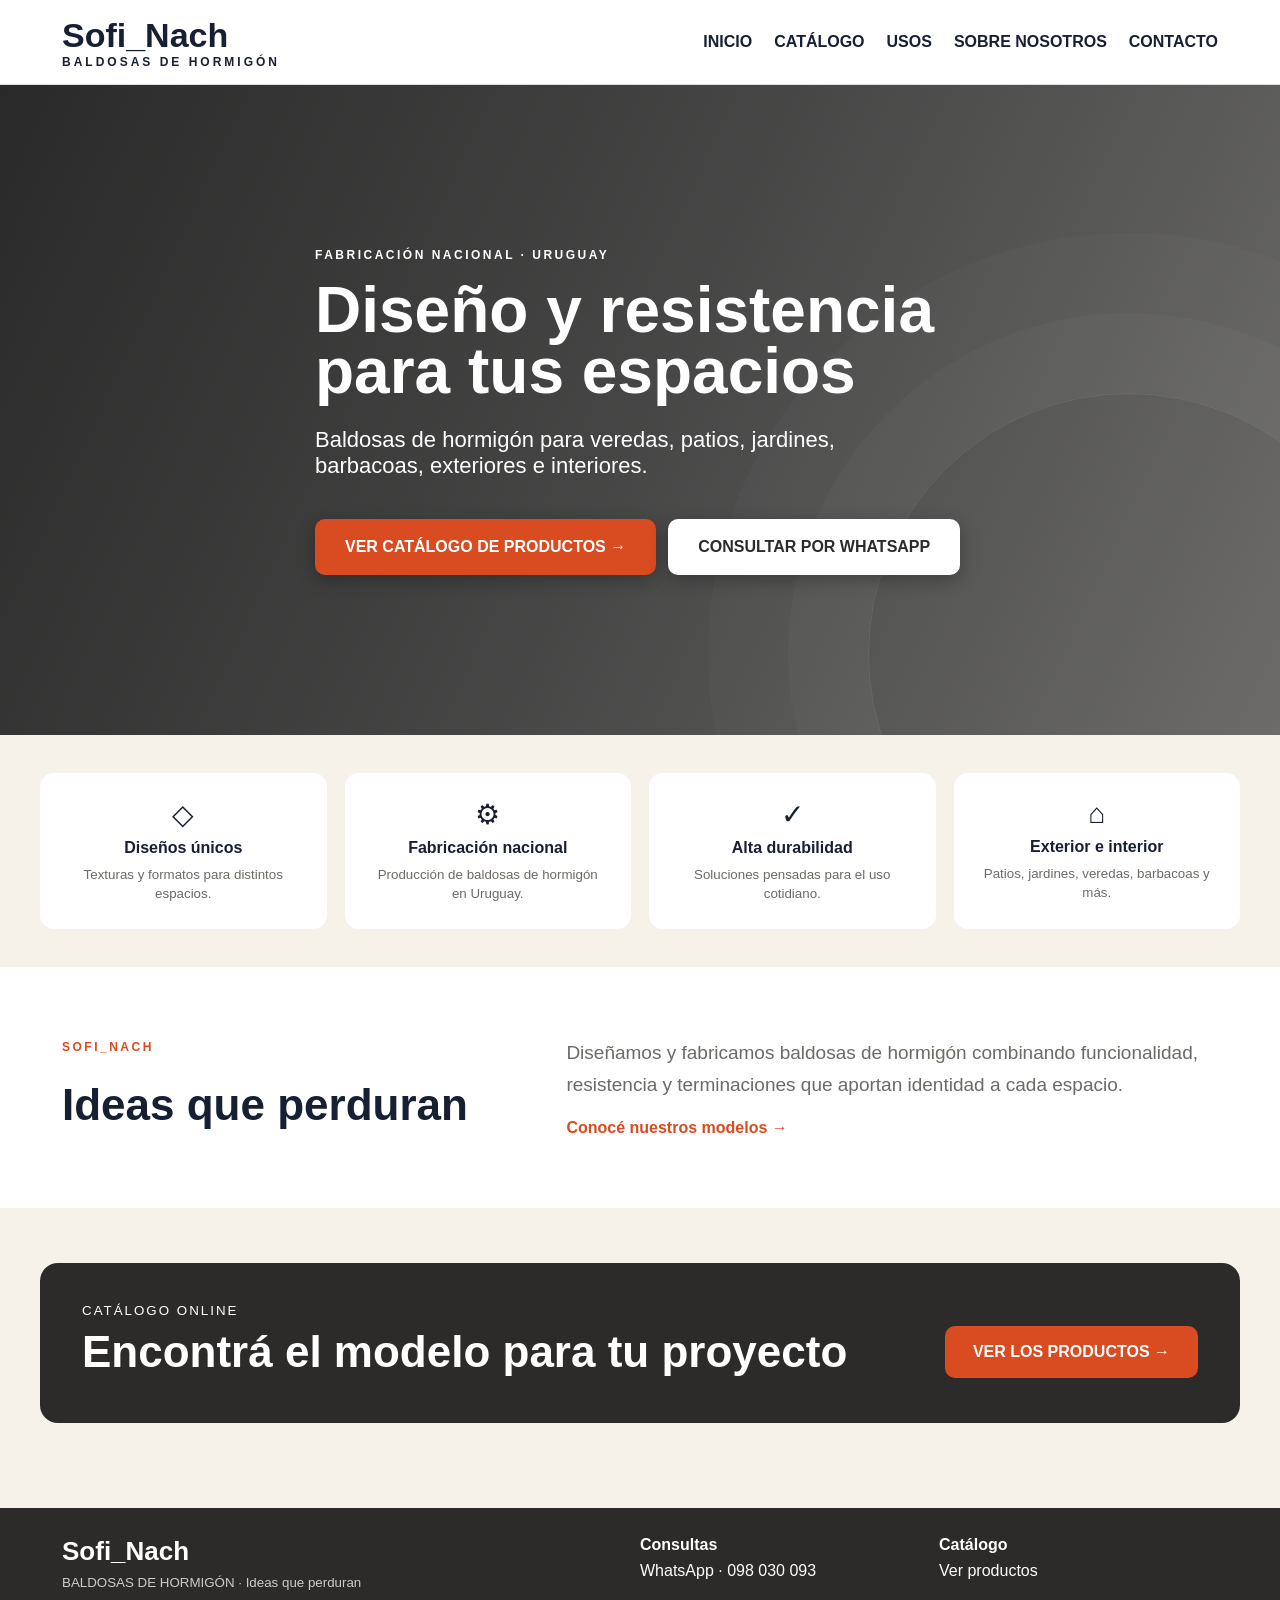
==== index.html @ 28ab90b8 "Usar patio luminoso en fachada Sofi_Nach" ====
<!doctype html>
<html lang="es">
<head>
<meta charset="utf-8">
<meta name="viewport" content="width=device-width,initial-scale=1">
<meta name="description" content="Sofi_Nach - Baldosas de hormigón. Diseños para veredas, patios, jardines, barbacoas, exteriores e interiores.">
<title>Sofi_Nach | Baldosas de hormigón</title>
<link rel="stylesheet" href="estilos.css">
</head>
<body>
<header class="top">
  <div class="wrap nav">
    <a class="brand" href="index.html">Sofi_Nach<small>BALDOSAS DE HORMIGÓN</small></a>
    <nav class="links">
      <a href="index.html">INICIO</a>
      <a href="catalogo.html">CATÁLOGO</a>
      <a href="#usos">USOS</a>
      <a href="#nosotros">SOBRE NOSOTROS</a>
      <a href="#contacto">CONTACTO</a>
    </nav>
  </div>
</header>

<main>
<section class="hero hero-fachada hero-patio">
  <div class="wrap hero-content">
    <span class="eyebrow">FABRICACIÓN NACIONAL · URUGUAY</span>
    <h1>Diseño y resistencia para tus espacios</h1>
    <p>Baldosas de hormigón para veredas, patios, jardines, barbacoas, exteriores e interiores.</p>
    <div class="hero-actions">
      <a class="btn" href="catalogo.html">VER CATÁLOGO DE PRODUCTOS →</a>
      <a class="btn btn-outline" href="https://wa.me/59898030093?text=Hola%2C%20quisiera%20consultar%20por%20las%20baldosas%20Sofi_Nach" target="_blank" rel="noopener">CONSULTAR POR WHATSAPP</a>
    </div>
  </div>
</section>

<section class="wrap benefits" id="usos">
  <div class="benefit"><span>◇</span><b>Diseños únicos</b><small>Texturas y formatos para distintos espacios.</small></div>
  <div class="benefit"><span>⚙</span><b>Fabricación nacional</b><small>Producción de baldosas de hormigón en Uruguay.</small></div>
  <div class="benefit"><span>✓</span><b>Alta durabilidad</b><small>Soluciones pensadas para el uso cotidiano.</small></div>
  <div class="benefit"><span>⌂</span><b>Exterior e interior</b><small>Patios, jardines, veredas, barbacoas y más.</small></div>
</section>

<section class="about" id="nosotros">
  <div class="wrap about-grid">
    <div>
      <span class="eyebrow dark">SOFI_NACH</span>
      <h2>Ideas que perduran</h2>
    </div>
    <div>
      <p>Diseñamos y fabricamos baldosas de hormigón combinando funcionalidad, resistencia y terminaciones que aportan identidad a cada espacio.</p>
      <a class="text-link" href="catalogo.html">Conocé nuestros modelos →</a>
    </div>
  </div>
</section>

<section class="cta-section">
  <div class="wrap cta-box">
    <div><small>CATÁLOGO ONLINE</small><h2>Encontrá el modelo para tu proyecto</h2></div>
    <a class="btn" href="catalogo.html">VER LOS PRODUCTOS →</a>
  </div>
</section>
</main>

<footer class="footer" id="contacto">
  <div class="wrap footer-grid">
    <div><strong>Sofi_Nach</strong><small>BALDOSAS DE HORMIGÓN · Ideas que perduran</small></div>
    <div><b>Consultas</b><a href="https://wa.me/59898030093?text=Hola%2C%20quisiera%20consultar%20por%20las%20baldosas%20Sofi_Nach" target="_blank" rel="noopener">WhatsApp · 098 030 093</a></div>
    <div><b>Catálogo</b><a href="catalogo.html">Ver productos</a></div>
  </div>
</footer>
</body>
</html>
---- estilos.css ----
:root{--ink:#172033;--paper:#f6f1e9;--accent:#d94b20;--dark:#2d2b29;--muted:#6d6a65}*{box-sizing:border-box}body{margin:0;font-family:Arial,Helvetica,sans-serif;background:var(--paper);color:var(--ink)}a{text-decoration:none;color:inherit}.wrap{max-width:1200px;margin:auto;padding:0 22px}.top{background:#fff;border-bottom:1px solid #ddd;position:sticky;top:0;z-index:10}.nav{height:84px;display:flex;align-items:center;justify-content:space-between;gap:20px}.brand{font-size:34px;font-weight:900}.brand small{display:block;font-size:12px;letter-spacing:3px}.links{display:flex;gap:22px;font-weight:700}.hero{min-height:650px;background:linear-gradient(90deg,rgba(0,0,0,.68),rgba(0,0,0,.08)),url('imagenes/SN-01.jpg') center/cover;display:flex;align-items:center;color:#fff}.hero h1{font-size:64px;line-height:.95;max-width:650px;margin:0 0 25px}.hero p{font-size:22px;max-width:600px}.btn{display:inline-block;background:var(--accent);color:#fff;padding:17px 28px;border-radius:10px;font-weight:800;margin-top:18px}.benefits{display:grid;grid-template-columns:repeat(4,1fr);gap:18px;padding:38px 0}.benefit{background:#fff;padding:25px;border-radius:14px;text-align:center}.catalog-head{padding:48px 0 24px}.catalog-head h1{font-size:46px;margin:0 0 10px}.grid{display:grid;grid-template-columns:repeat(4,1fr);gap:20px;padding-bottom:50px}.card{background:#fff;border-radius:14px;overflow:hidden;box-shadow:0 4px 18px #00000012}.card img{width:100%;aspect-ratio:1;object-fit:cover}.card-body{padding:16px}.code{display:inline-block;background:var(--accent);color:#fff;font-weight:800;padding:5px 9px;border-radius:6px}.card h3{min-height:44px;margin:10px 0}.spec{font-size:14px;color:var(--muted);margin:5px 0}.more{display:block;text-align:center;background:var(--dark);color:#fff;padding:11px;border-radius:8px;margin-top:14px}.detail{display:grid;grid-template-columns:1.05fr .95fr;gap:40px;padding:50px 0}.detail img{width:100%;border-radius:18px;box-shadow:0 8px 30px #0002}.detail h1{font-size:44px;margin:8px 0 20px}.specbox{background:#fff;padding:22px;border-radius:14px}.specbox p{border-bottom:1px solid #eee;padding:10px 0;margin:0}.wa{background:#159447}.back{display:inline-block;margin:20px 0;font-weight:700}.footer{background:#2d2b29;color:#fff;padding:28px 0;margin-top:30px}.footer .wrap{display:flex;justify-content:space-between;gap:20px;flex-wrap:wrap}@media(max-width:850px){.grid{grid-template-columns:repeat(2,1fr)}.benefits{grid-template-columns:repeat(2,1fr)}.detail{grid-template-columns:1fr}.hero h1{font-size:46px}.links{display:none}}@media(max-width:520px){.grid{grid-template-columns:1fr}.hero{min-height:560px}.hero h1{font-size:40px}.brand{font-size:28px}}


/* Fachada Sofi_Nach */
.hero-content{padding-top:40px;padding-bottom:40px}.eyebrow{display:inline-block;font-size:12px;font-weight:900;letter-spacing:2.5px;margin-bottom:18px}.hero-actions{display:flex;gap:12px;flex-wrap:wrap}.btn-outline{background:transparent;border:2px solid #fff}.benefit{display:flex;flex-direction:column;gap:8px}.benefit span{font-size:28px}.benefit small{color:var(--muted);line-height:1.45}.about{background:#fff;padding:70px 0}.about-grid{display:grid;grid-template-columns:.8fr 1.2fr;gap:70px;align-items:center}.about h2,.cta-box h2{font-size:44px;margin:8px 0}.about p{font-size:19px;line-height:1.7;color:var(--muted);margin:0 0 18px}.eyebrow.dark{color:var(--accent)}.text-link{font-weight:900;color:var(--accent)}.cta-section{padding:55px 0}.cta-box{background:var(--dark);color:#fff;border-radius:18px;padding:38px 42px;display:flex;justify-content:space-between;align-items:center;gap:30px}.cta-box small{letter-spacing:2px}.footer-grid{display:grid!important;grid-template-columns:2fr 1fr 1fr;align-items:start}.footer-grid div{display:flex;flex-direction:column;gap:8px}.footer-grid strong{font-size:26px}.footer-grid small{color:#ccc}@media(max-width:850px){.about-grid{grid-template-columns:1fr;gap:20px}.cta-box{align-items:flex-start;flex-direction:column}.footer-grid{grid-template-columns:1fr!important}.hero-actions{flex-direction:column;align-items:flex-start}.hero-actions .btn{width:100%;max-width:360px;text-align:center}}


/* Corrección fachada: fondo sobrio del afiche, sin baldosa gigante */
.hero-fachada{
  min-height:650px;
  background:
    linear-gradient(115deg,rgba(35,35,35,.97) 0%,rgba(58,58,58,.94) 48%,rgba(85,85,85,.86) 100%);
  position:relative;
  overflow:hidden;
}
.hero-fachada:after{
  content:"";
  position:absolute;right:-110px;bottom:-180px;width:520px;height:520px;
  border:1px solid rgba(255,255,255,.09);border-radius:50%;
  box-shadow:0 0 0 80px rgba(255,255,255,.025),0 0 0 160px rgba(255,255,255,.018);
}
.hero-fachada .hero-content{position:relative;z-index:1}
.hero-fachada .btn{background:var(--accent);border:2px solid var(--accent);box-shadow:0 5px 18px rgba(0,0,0,.28)}
.hero-fachada .btn-outline{background:#fff;color:var(--dark);border:2px solid #fff}
.hero-fachada .btn:hover{transform:translateY(-2px)}
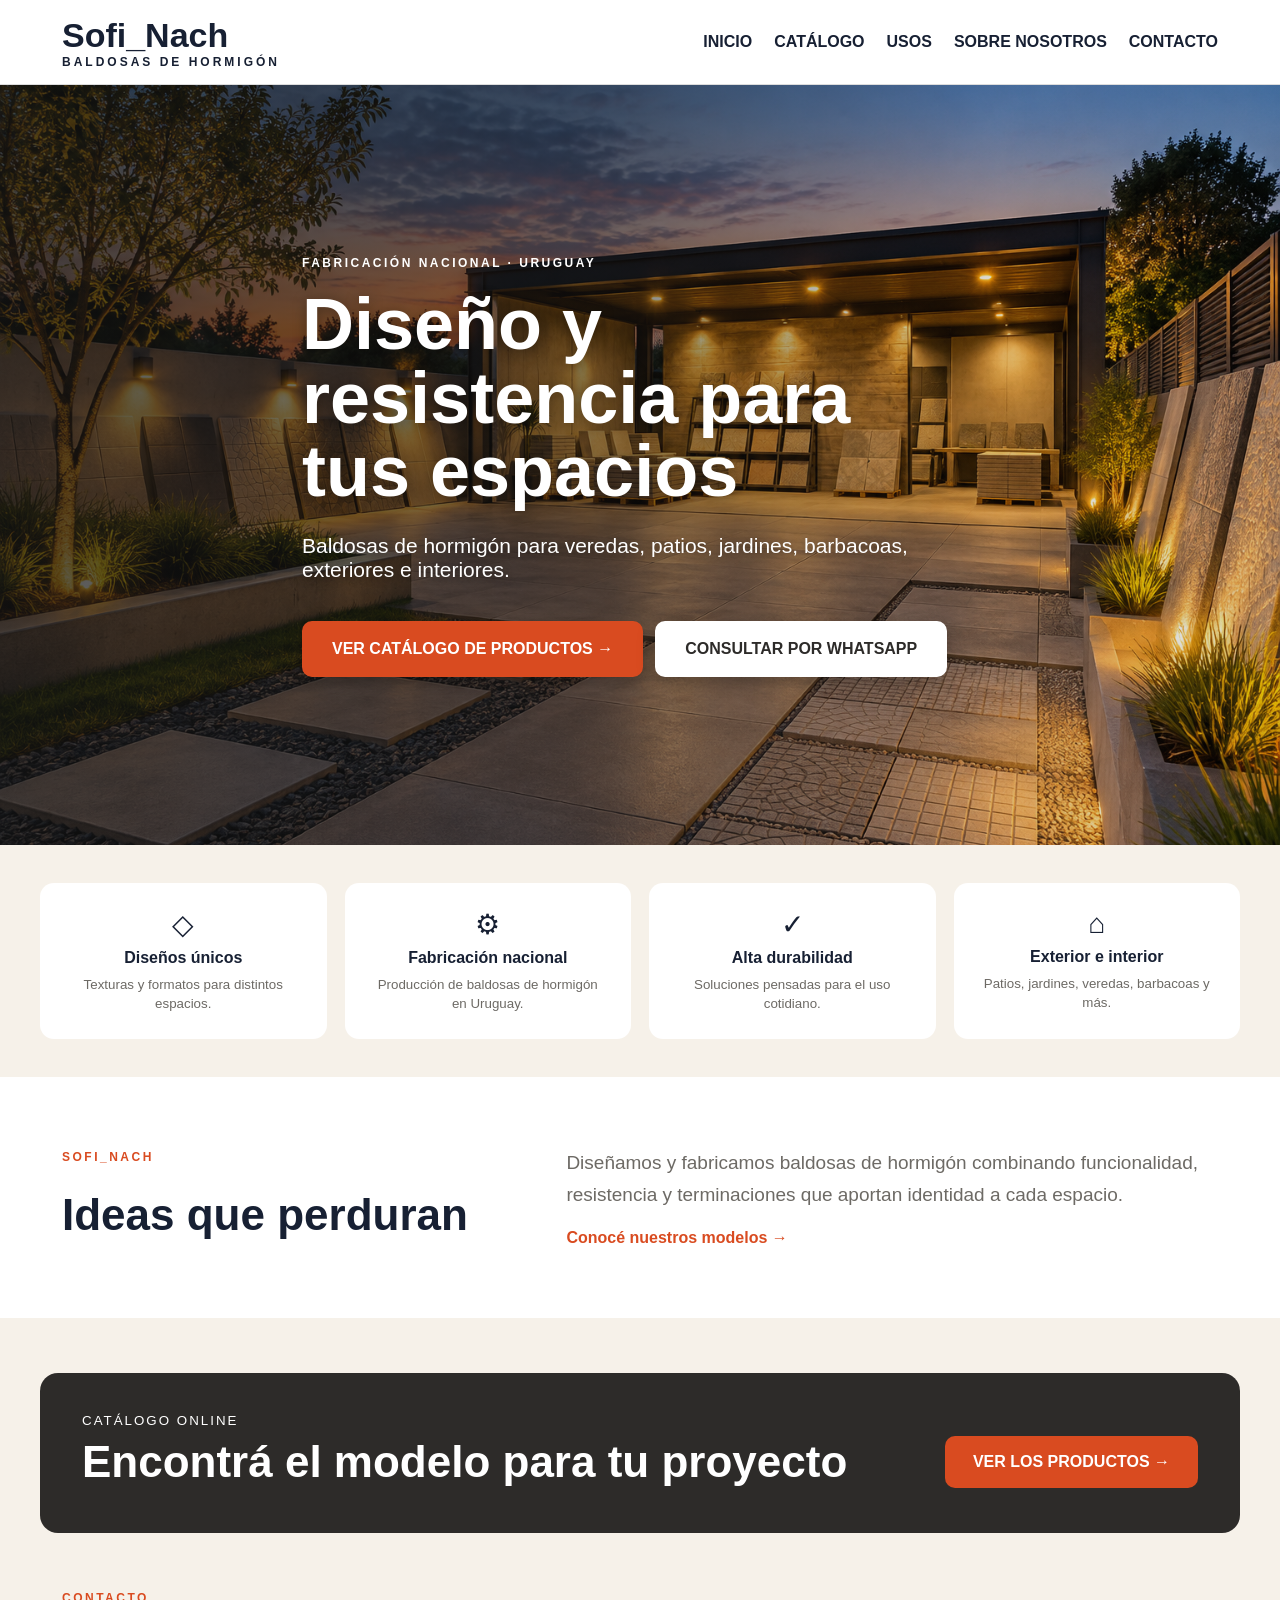
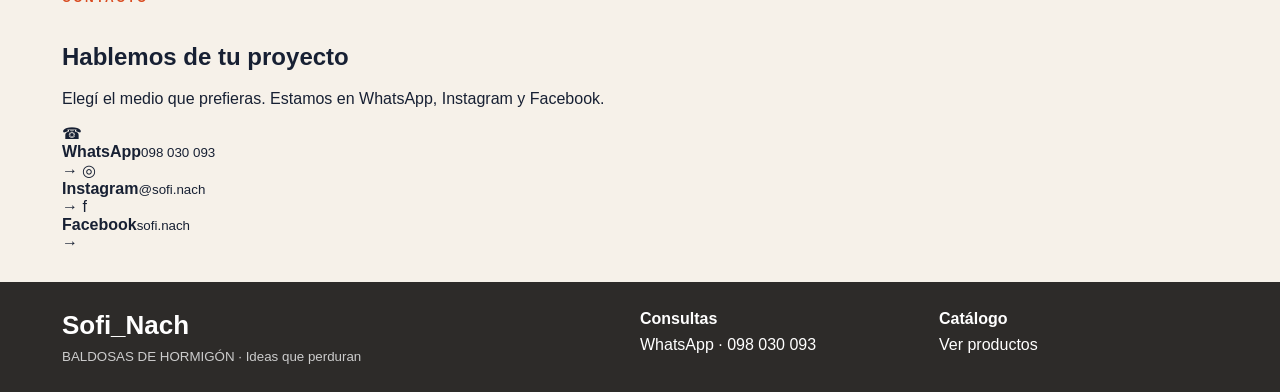
==== commit b5e202e9: "Agregar sección dedicada de contacto" ====
--- a/index.html
+++ b/index.html
@@ -60,9 +60,28 @@
     <a class="btn" href="catalogo.html">VER LOS PRODUCTOS →</a>
   </div>
 </section>
+
+<section class="contact-section" id="contacto">
+  <div class="wrap">
+    <span class="eyebrow dark">CONTACTO</span>
+    <h2>Hablemos de tu proyecto</h2>
+    <p class="contact-intro">Elegí el medio que prefieras. Estamos en WhatsApp, Instagram y Facebook.</p>
+    <div class="contact-grid">
+      <a class="contact-card" href="https://wa.me/59898030093?text=Hola%2C%20quisiera%20consultar%20por%20las%20baldosas%20Sofi_Nach" target="_blank" rel="noopener">
+        <span class="social-icon wa-icon" aria-hidden="true">☎</span><div><b>WhatsApp</b><small>098 030 093</small></div><span class="contact-arrow">→</span>
+      </a>
+      <a class="contact-card" href="https://www.instagram.com/sofi.nach/" target="_blank" rel="noopener">
+        <span class="social-icon ig-icon" aria-hidden="true">◎</span><div><b>Instagram</b><small>@sofi.nach</small></div><span class="contact-arrow">→</span>
+      </a>
+      <a class="contact-card" href="https://www.facebook.com/sofi.nach" target="_blank" rel="noopener">
+        <span class="social-icon fb-icon" aria-hidden="true">f</span><div><b>Facebook</b><small>sofi.nach</small></div><span class="contact-arrow">→</span>
+      </a>
+    </div>
+  </div>
+</section>
 </main>
 
-<footer class="footer" id="contacto">
+<footer class="footer">
   <div class="wrap footer-grid">
     <div><strong>Sofi_Nach</strong><small>BALDOSAS DE HORMIGÓN · Ideas que perduran</small></div>
     <div><b>Consultas</b><a href="https://wa.me/59898030093?text=Hola%2C%20quisiera%20consultar%20por%20las%20baldosas%20Sofi_Nach" target="_blank" rel="noopener">WhatsApp · 098 030 093</a></div>
--- a/estilos.css
+++ b/estilos.css
@@ -24,3 +24,21 @@
 .hero-fachada .btn{background:var(--accent);border:2px solid var(--accent);box-shadow:0 5px 18px rgba(0,0,0,.28)}
 .hero-fachada .btn-outline{background:#fff;color:var(--dark);border:2px solid #fff}
 .hero-fachada .btn:hover{transform:translateY(-2px)}
+
+
+/* Fachada aprobada: patio luminoso */
+.hero-patio{
+  min-height:760px;
+  background:
+    linear-gradient(90deg,rgba(20,20,20,.72) 0%,rgba(20,20,20,.52) 46%,rgba(20,20,20,.14) 78%),
+    url("imagenes/fachada-sofi-nach-limpia.png") center 45%/cover no-repeat;
+}
+.hero-patio:after{display:none}
+.hero-patio .hero-content{max-width:720px;padding-top:105px;padding-bottom:105px}
+.hero-patio h1{font-size:clamp(42px,6vw,72px);line-height:1.02;max-width:680px;text-shadow:0 2px 14px rgba(0,0,0,.35)}
+.hero-patio p{font-size:21px;max-width:650px;text-shadow:0 2px 10px rgba(0,0,0,.45)}
+.hero-patio .eyebrow{color:#fff}
+@media(max-width:700px){
+ .hero-patio{min-height:700px;background-position:58% center}
+ .hero-patio .hero-content{padding-top:80px;padding-bottom:80px}
+}
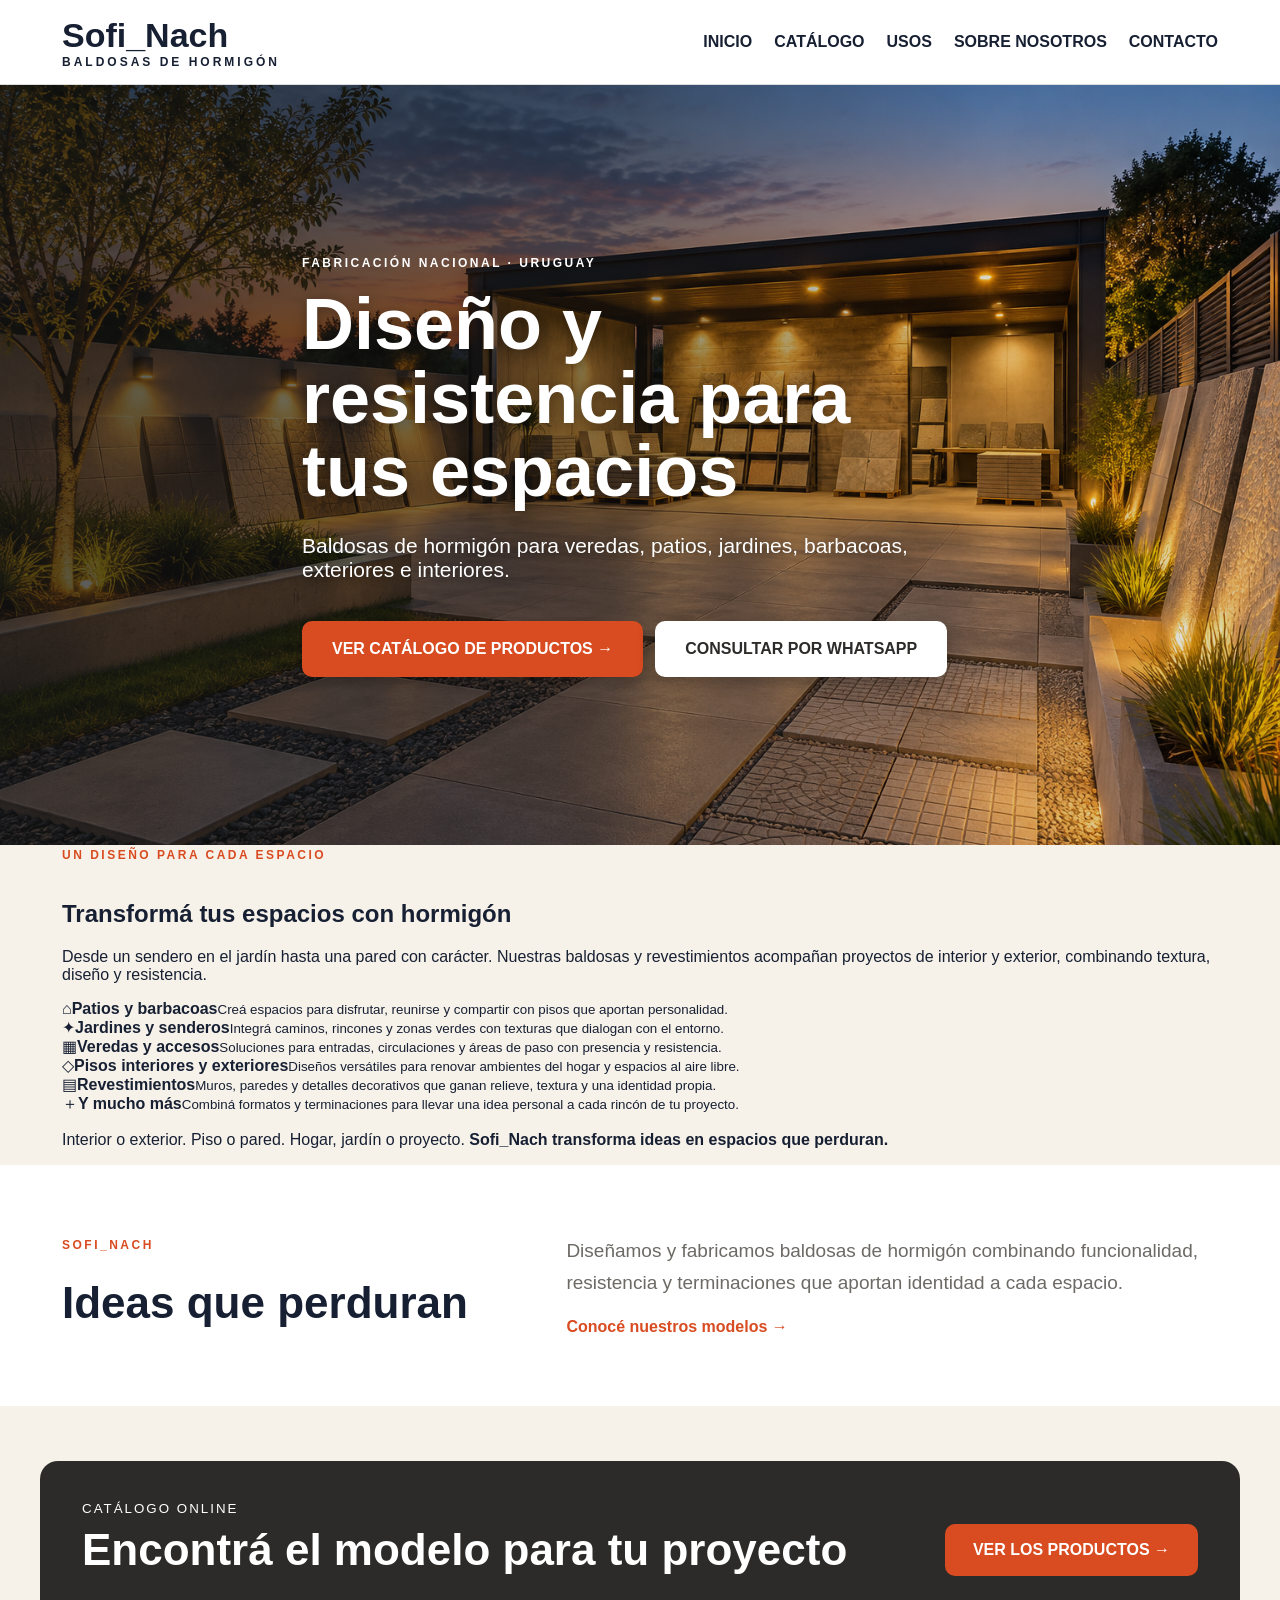
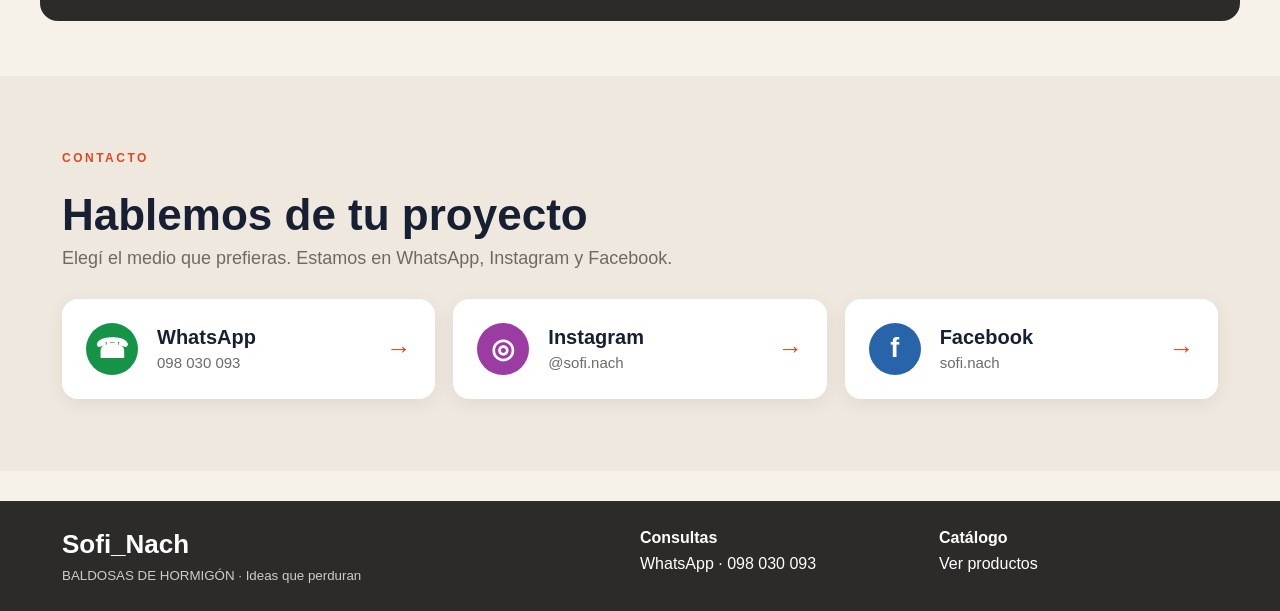
==== commit 109d176c: "Ampliar sección Usos con aplicaciones Sofi_Nach" ====
--- a/index.html
+++ b/index.html
@@ -34,11 +34,21 @@
   </div>
 </section>
 
-<section class="wrap benefits" id="usos">
-  <div class="benefit"><span>◇</span><b>Diseños únicos</b><small>Texturas y formatos para distintos espacios.</small></div>
-  <div class="benefit"><span>⚙</span><b>Fabricación nacional</b><small>Producción de baldosas de hormigón en Uruguay.</small></div>
-  <div class="benefit"><span>✓</span><b>Alta durabilidad</b><small>Soluciones pensadas para el uso cotidiano.</small></div>
-  <div class="benefit"><span>⌂</span><b>Exterior e interior</b><small>Patios, jardines, veredas, barbacoas y más.</small></div>
+<section class="uses-section" id="usos">
+  <div class="wrap">
+    <span class="eyebrow dark">UN DISEÑO PARA CADA ESPACIO</span>
+    <h2>Transformá tus espacios con hormigón</h2>
+    <p class="uses-lead">Desde un sendero en el jardín hasta una pared con carácter. Nuestras baldosas y revestimientos acompañan proyectos de interior y exterior, combinando textura, diseño y resistencia.</p>
+    <div class="uses-grid">
+      <div class="use-card"><span>⌂</span><b>Patios y barbacoas</b><small>Creá espacios para disfrutar, reunirse y compartir con pisos que aportan personalidad.</small></div>
+      <div class="use-card"><span>✦</span><b>Jardines y senderos</b><small>Integrá caminos, rincones y zonas verdes con texturas que dialogan con el entorno.</small></div>
+      <div class="use-card"><span>▦</span><b>Veredas y accesos</b><small>Soluciones para entradas, circulaciones y áreas de paso con presencia y resistencia.</small></div>
+      <div class="use-card"><span>◇</span><b>Pisos interiores y exteriores</b><small>Diseños versátiles para renovar ambientes del hogar y espacios al aire libre.</small></div>
+      <div class="use-card"><span>▤</span><b>Revestimientos</b><small>Muros, paredes y detalles decorativos que ganan relieve, textura y una identidad propia.</small></div>
+      <div class="use-card"><span>＋</span><b>Y mucho más</b><small>Combiná formatos y terminaciones para llevar una idea personal a cada rincón de tu proyecto.</small></div>
+    </div>
+    <p class="uses-close">Interior o exterior. Piso o pared. Hogar, jardín o proyecto. <strong>Sofi_Nach transforma ideas en espacios que perduran.</strong></p>
+  </div>
 </section>
 
 <section class="about" id="nosotros">
--- a/estilos.css
+++ b/estilos.css
@@ -42,3 +42,18 @@
  .hero-patio{min-height:700px;background-position:58% center}
  .hero-patio .hero-content{padding-top:80px;padding-bottom:80px}
 }
+
+
+/* Sección de contacto */
+.contact-section{padding:72px 0;background:#eee8de}
+.contact-section h2{font-size:44px;margin:7px 0 8px}
+.contact-intro{color:var(--muted);font-size:18px;margin:0 0 30px}
+.contact-grid{display:grid;grid-template-columns:repeat(3,1fr);gap:18px}
+.contact-card{background:#fff;border-radius:16px;padding:24px;display:grid;grid-template-columns:56px 1fr auto;align-items:center;gap:15px;box-shadow:0 5px 20px #00000010;transition:.2s}
+.contact-card:hover{transform:translateY(-3px);box-shadow:0 9px 26px #00000018}
+.contact-card b{display:block;font-size:20px;margin-bottom:5px}
+.contact-card small{color:var(--muted);font-size:15px}
+.social-icon{width:52px;height:52px;border-radius:50%;display:grid;place-items:center;font-size:27px;font-weight:900;color:#fff}
+.wa-icon{background:#159447}.ig-icon{background:#9b3ca3}.fb-icon{background:#2864aa}
+.contact-arrow{font-size:25px;font-weight:800;color:var(--accent)}
+@media(max-width:850px){.contact-grid{grid-template-columns:1fr}.contact-section h2{font-size:36px}}
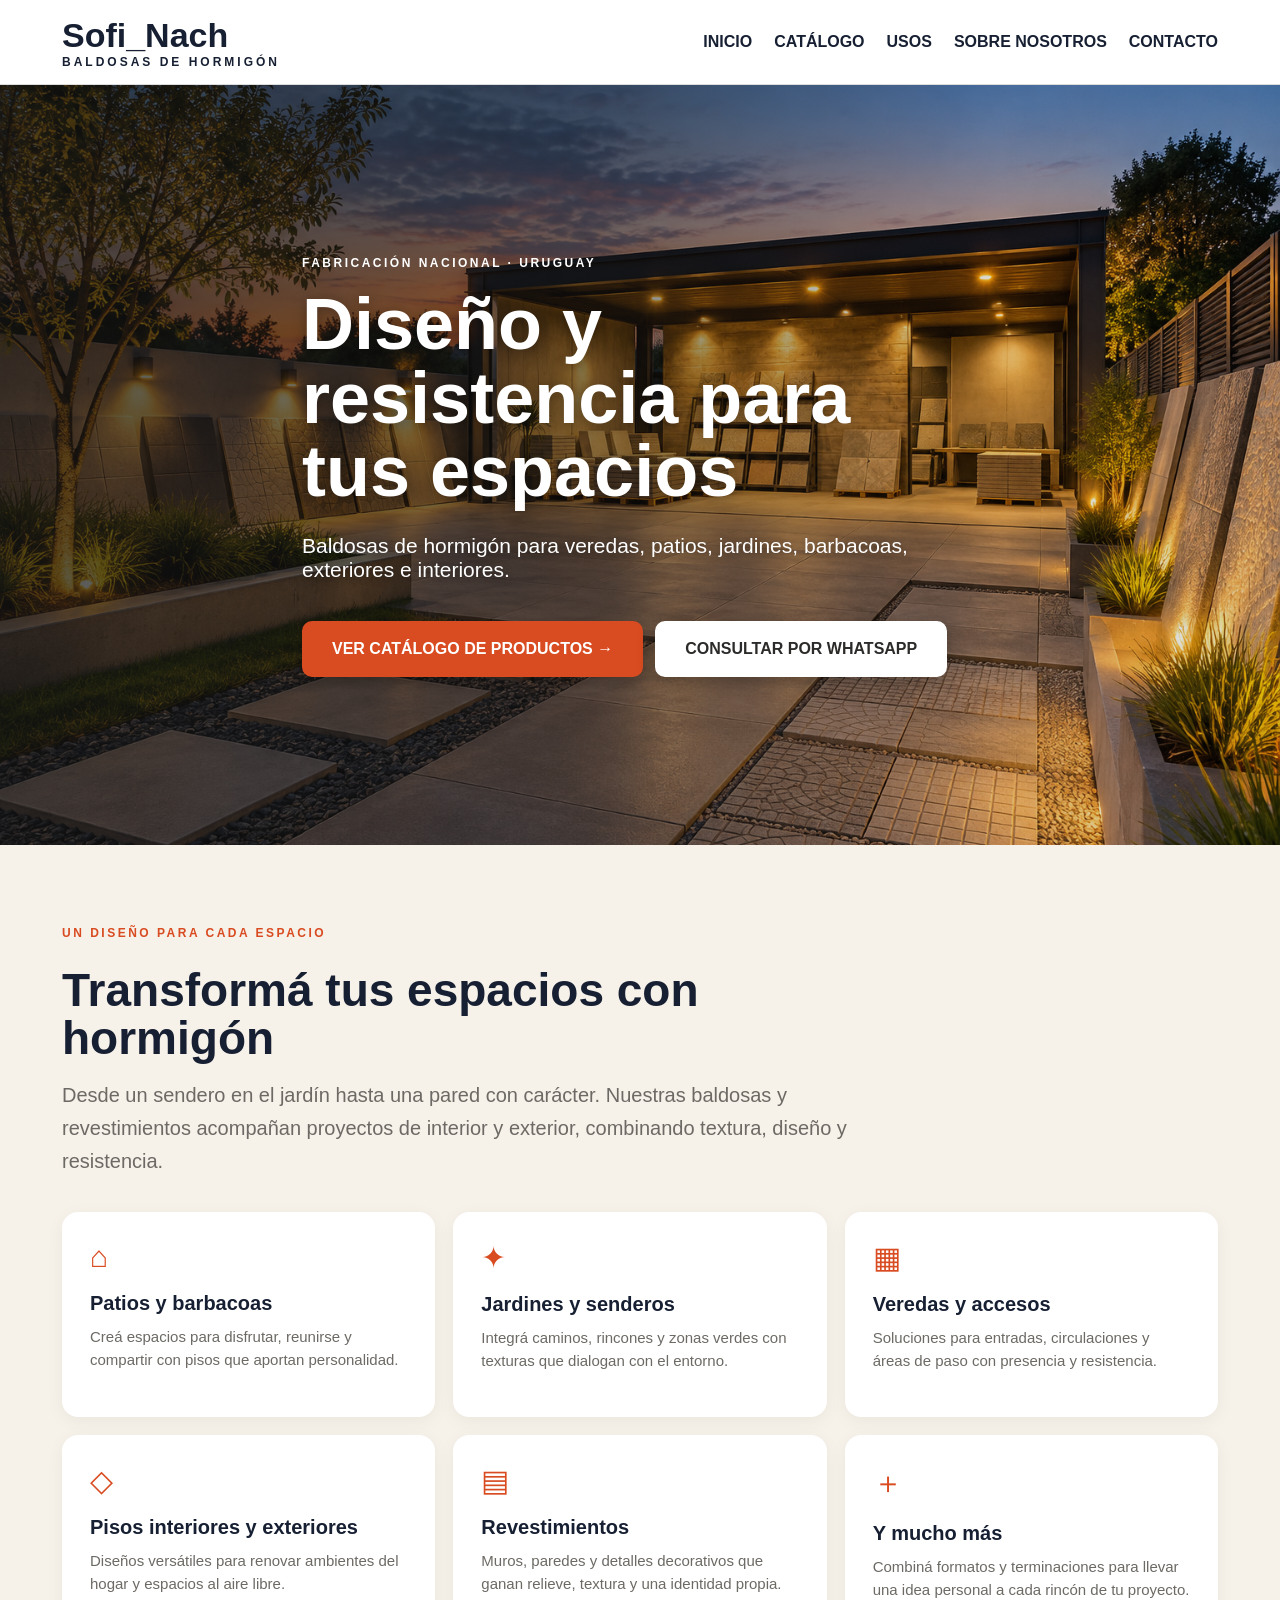
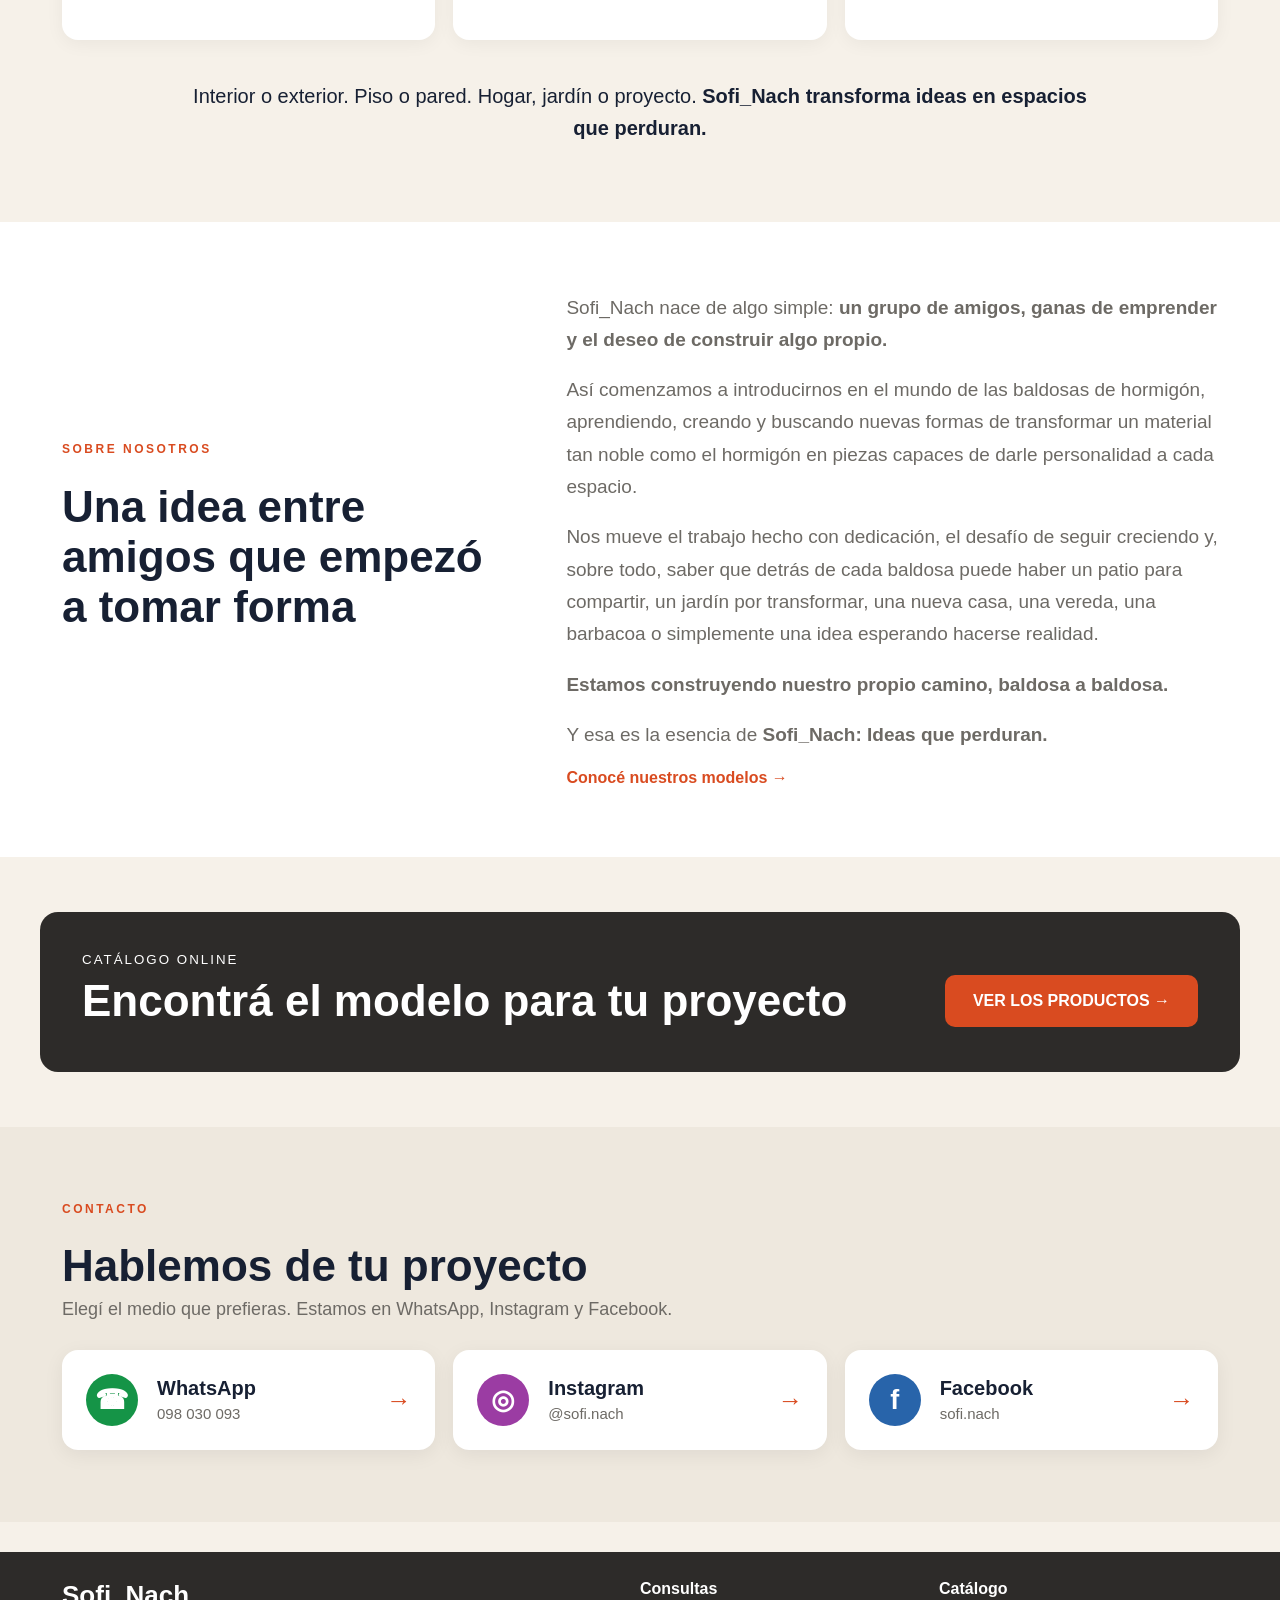
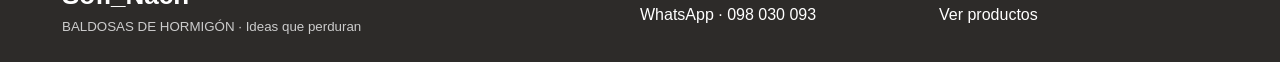
==== commit 417c6cac: "Actualizar historia Sobre Nosotros de Sofi_Nach" ====
--- a/index.html
+++ b/index.html
@@ -54,11 +54,15 @@
 <section class="about" id="nosotros">
   <div class="wrap about-grid">
     <div>
-      <span class="eyebrow dark">SOFI_NACH</span>
-      <h2>Ideas que perduran</h2>
+      <span class="eyebrow dark">SOBRE NOSOTROS</span>
+      <h2>Una idea entre amigos que empezó a tomar forma</h2>
     </div>
     <div>
-      <p>Diseñamos y fabricamos baldosas de hormigón combinando funcionalidad, resistencia y terminaciones que aportan identidad a cada espacio.</p>
+      <p>Sofi_Nach nace de algo simple: <strong>un grupo de amigos, ganas de emprender y el deseo de construir algo propio.</strong></p>
+      <p>Así comenzamos a introducirnos en el mundo de las baldosas de hormigón, aprendiendo, creando y buscando nuevas formas de transformar un material tan noble como el hormigón en piezas capaces de darle personalidad a cada espacio.</p>
+      <p>Nos mueve el trabajo hecho con dedicación, el desafío de seguir creciendo y, sobre todo, saber que detrás de cada baldosa puede haber un patio para compartir, un jardín por transformar, una nueva casa, una vereda, una barbacoa o simplemente una idea esperando hacerse realidad.</p>
+      <p><strong>Estamos construyendo nuestro propio camino, baldosa a baldosa.</strong></p>
+      <p>Y esa es la esencia de <strong>Sofi_Nach: Ideas que perduran.</strong></p>
       <a class="text-link" href="catalogo.html">Conocé nuestros modelos →</a>
     </div>
   </div>
--- a/estilos.css
+++ b/estilos.css
@@ -57,3 +57,17 @@
 .wa-icon{background:#159447}.ig-icon{background:#9b3ca3}.fb-icon{background:#2864aa}
 .contact-arrow{font-size:25px;font-weight:800;color:var(--accent)}
 @media(max-width:850px){.contact-grid{grid-template-columns:1fr}.contact-section h2{font-size:36px}}
+
+
+/* Usos */
+.uses-section{padding:78px 0;background:var(--paper)}
+.uses-section h2{font-size:46px;line-height:1.05;margin:8px 0 16px;max-width:720px}
+.uses-lead{font-size:20px;line-height:1.65;color:var(--muted);max-width:850px;margin:0 0 34px}
+.uses-grid{display:grid;grid-template-columns:repeat(3,1fr);gap:18px}
+.use-card{background:#fff;border-radius:16px;padding:28px;min-height:205px;box-shadow:0 4px 18px #0000000d}
+.use-card span{display:block;font-size:30px;color:var(--accent);margin-bottom:18px}
+.use-card b{display:block;font-size:20px;margin-bottom:10px}
+.use-card small{font-size:15px;line-height:1.55;color:var(--muted)}
+.uses-close{font-size:20px;line-height:1.6;text-align:center;max-width:900px;margin:40px auto 0}
+@media(max-width:850px){.uses-grid{grid-template-columns:1fr 1fr}.uses-section h2{font-size:38px}}
+@media(max-width:560px){.uses-grid{grid-template-columns:1fr}.use-card{min-height:auto}}
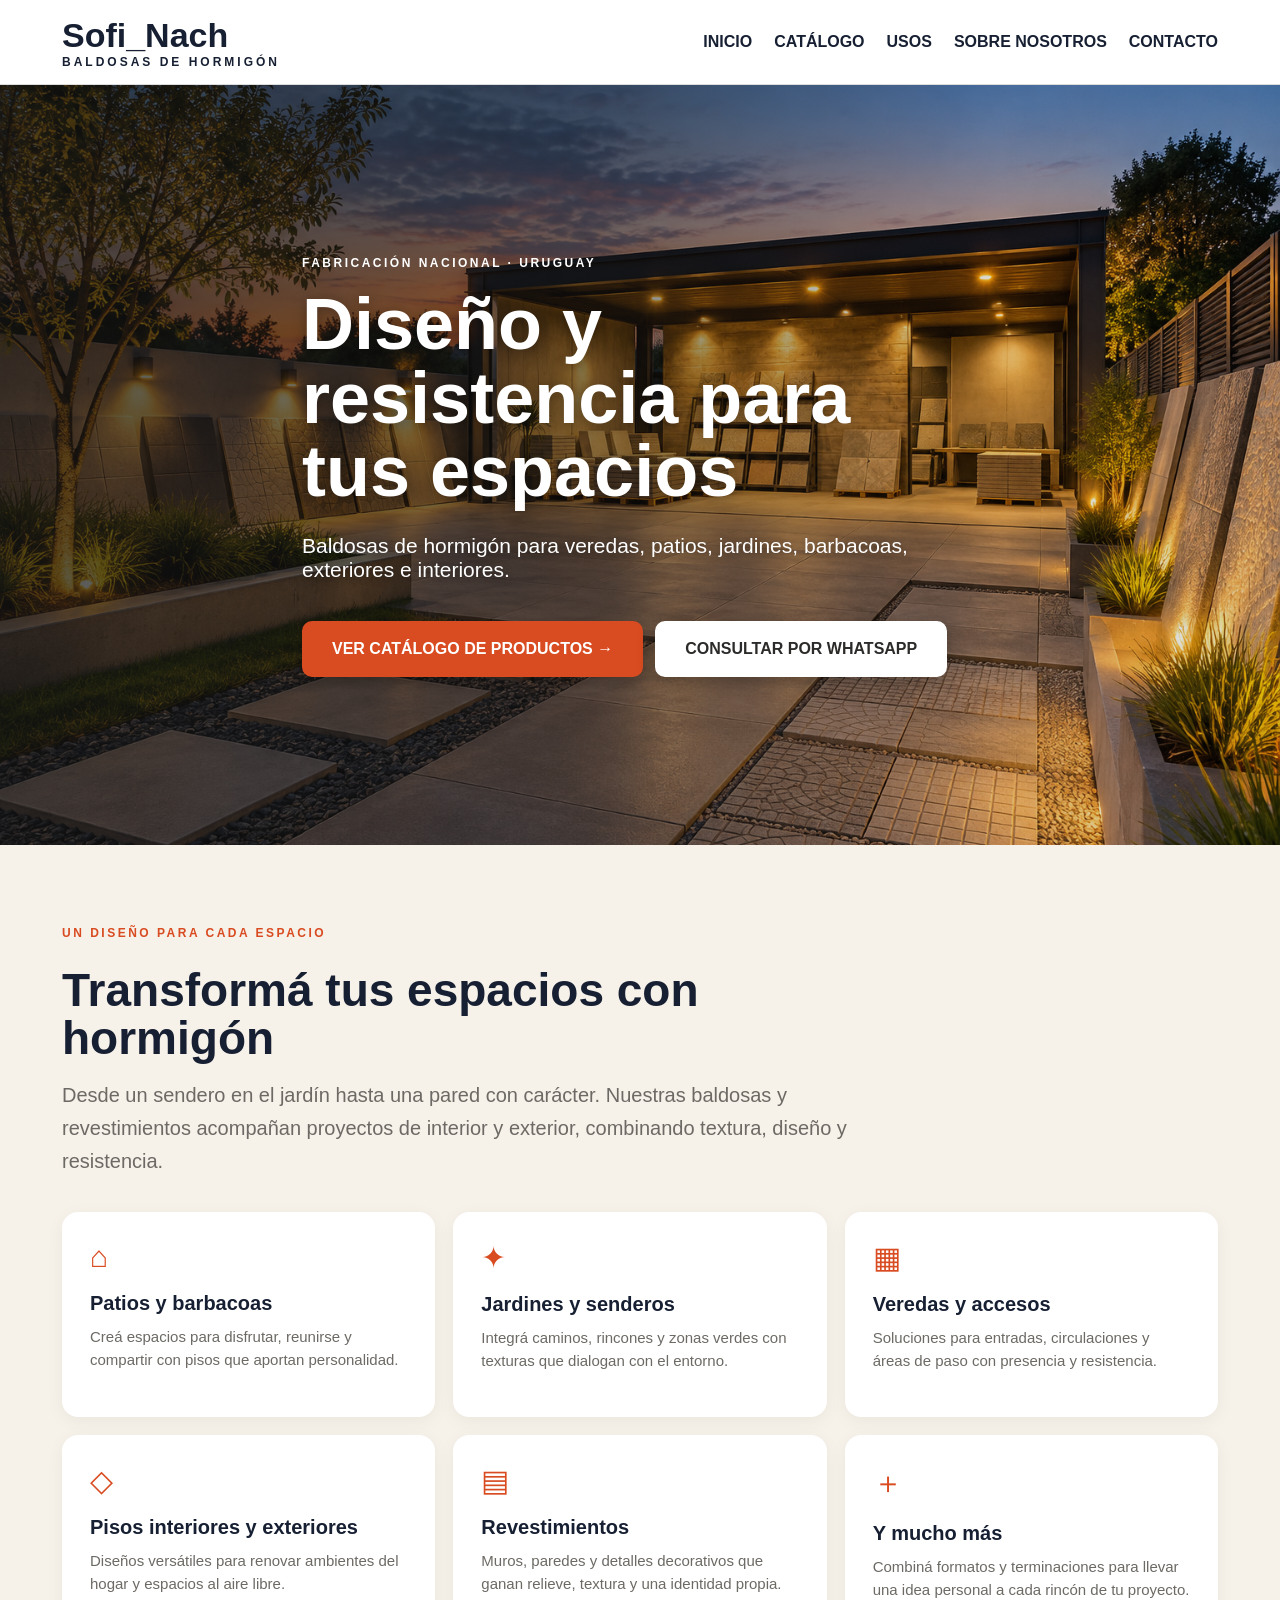
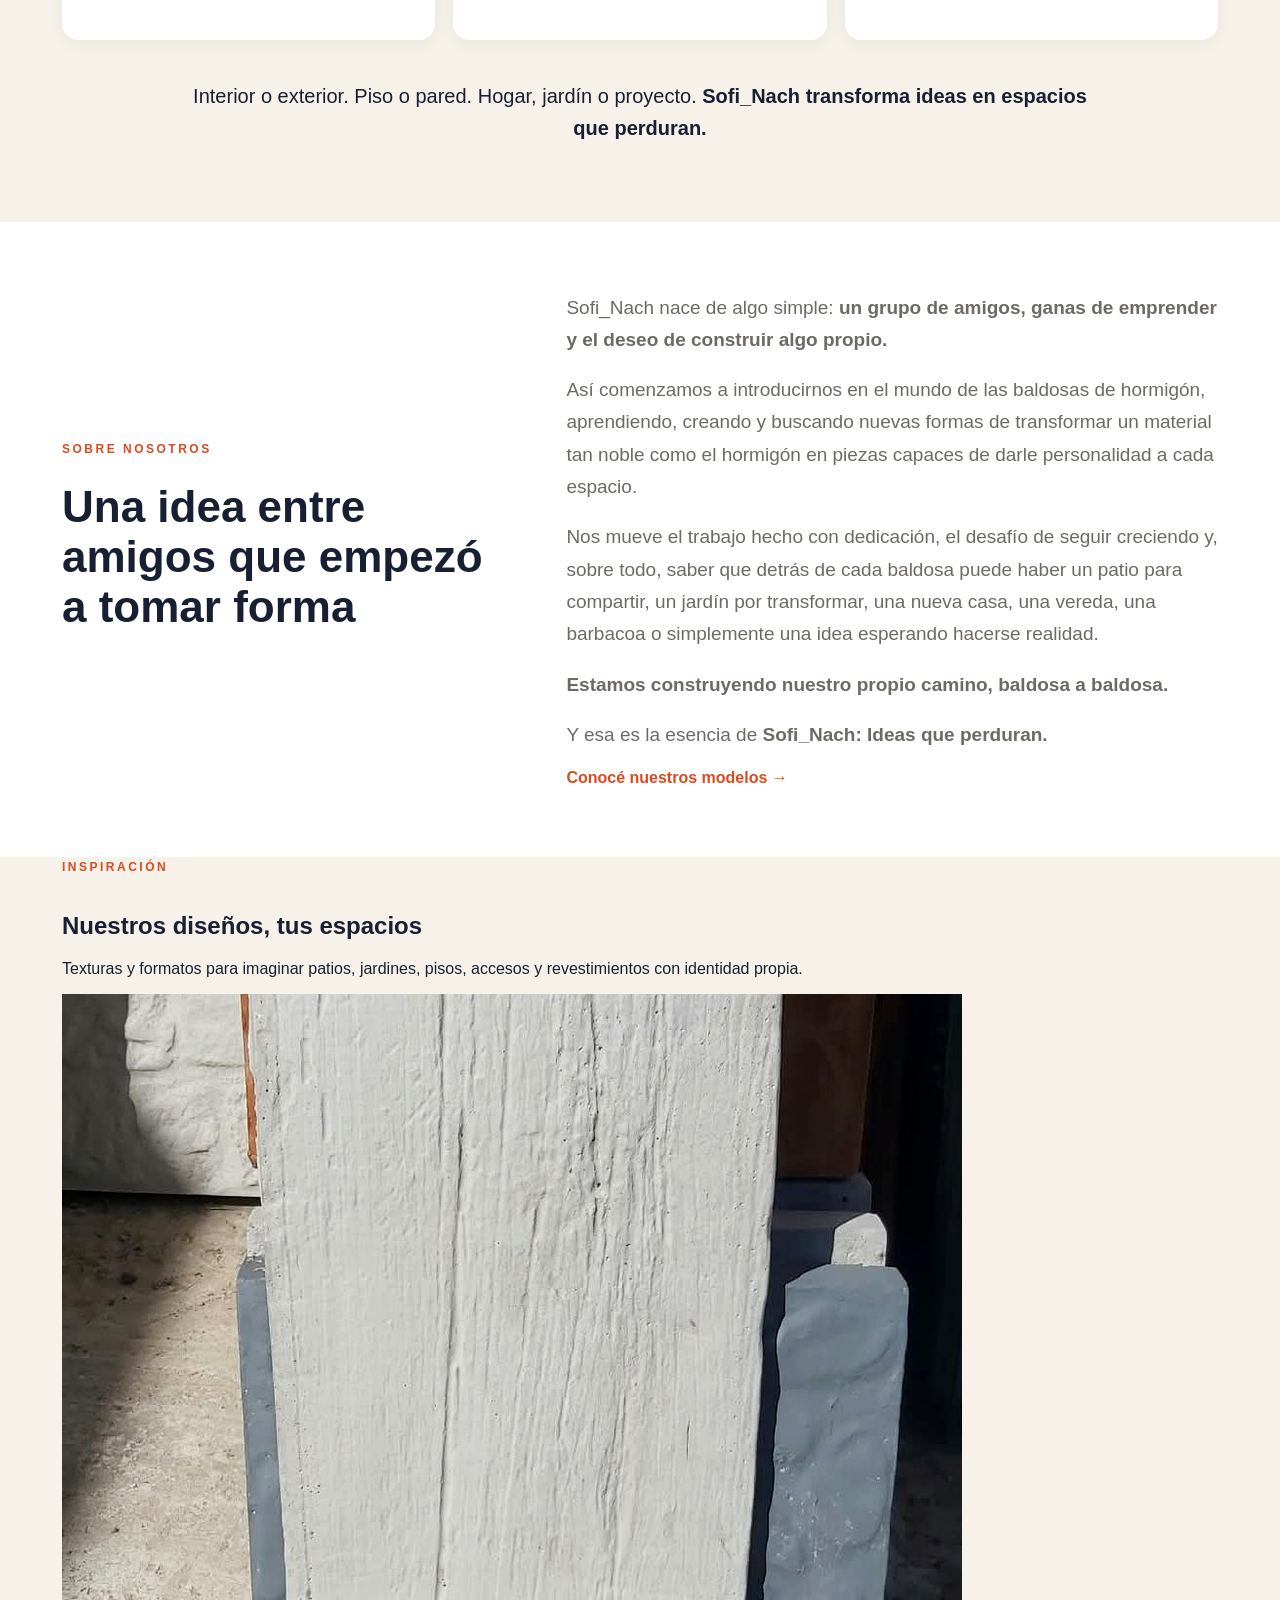
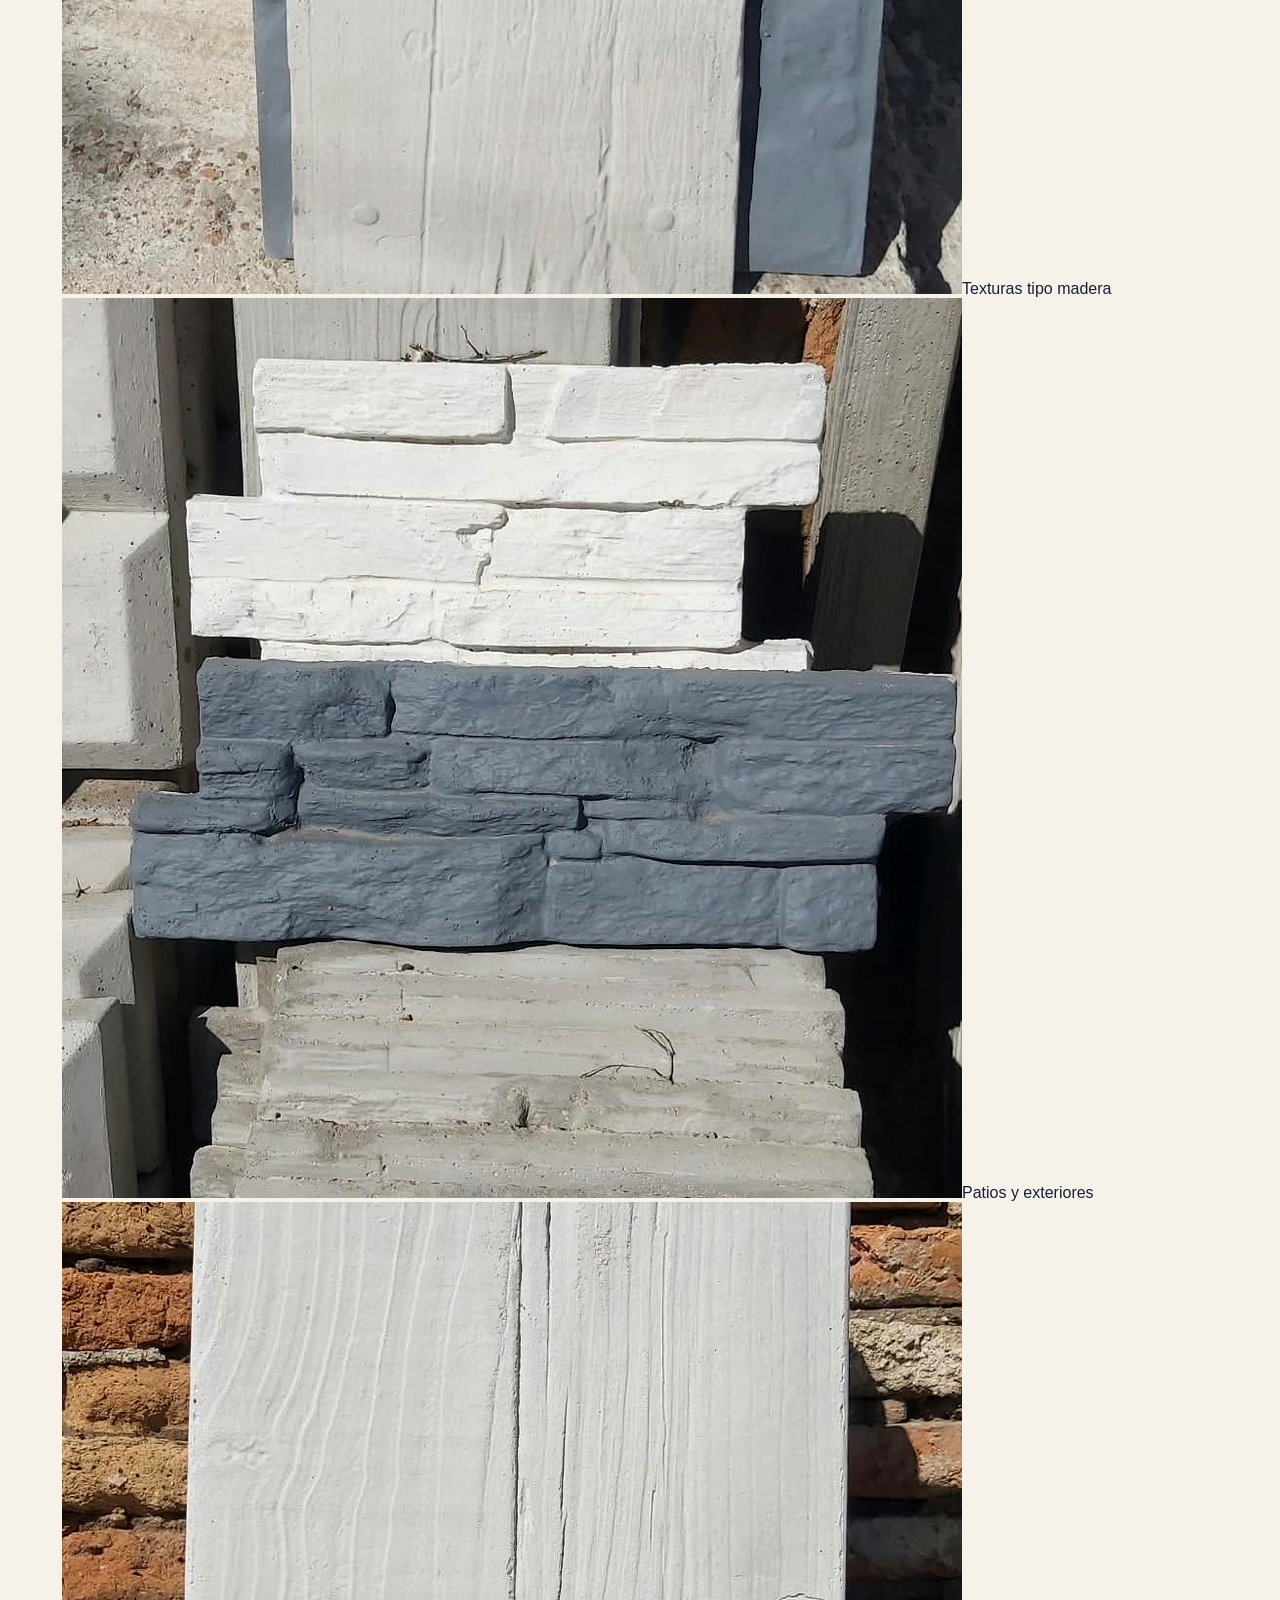
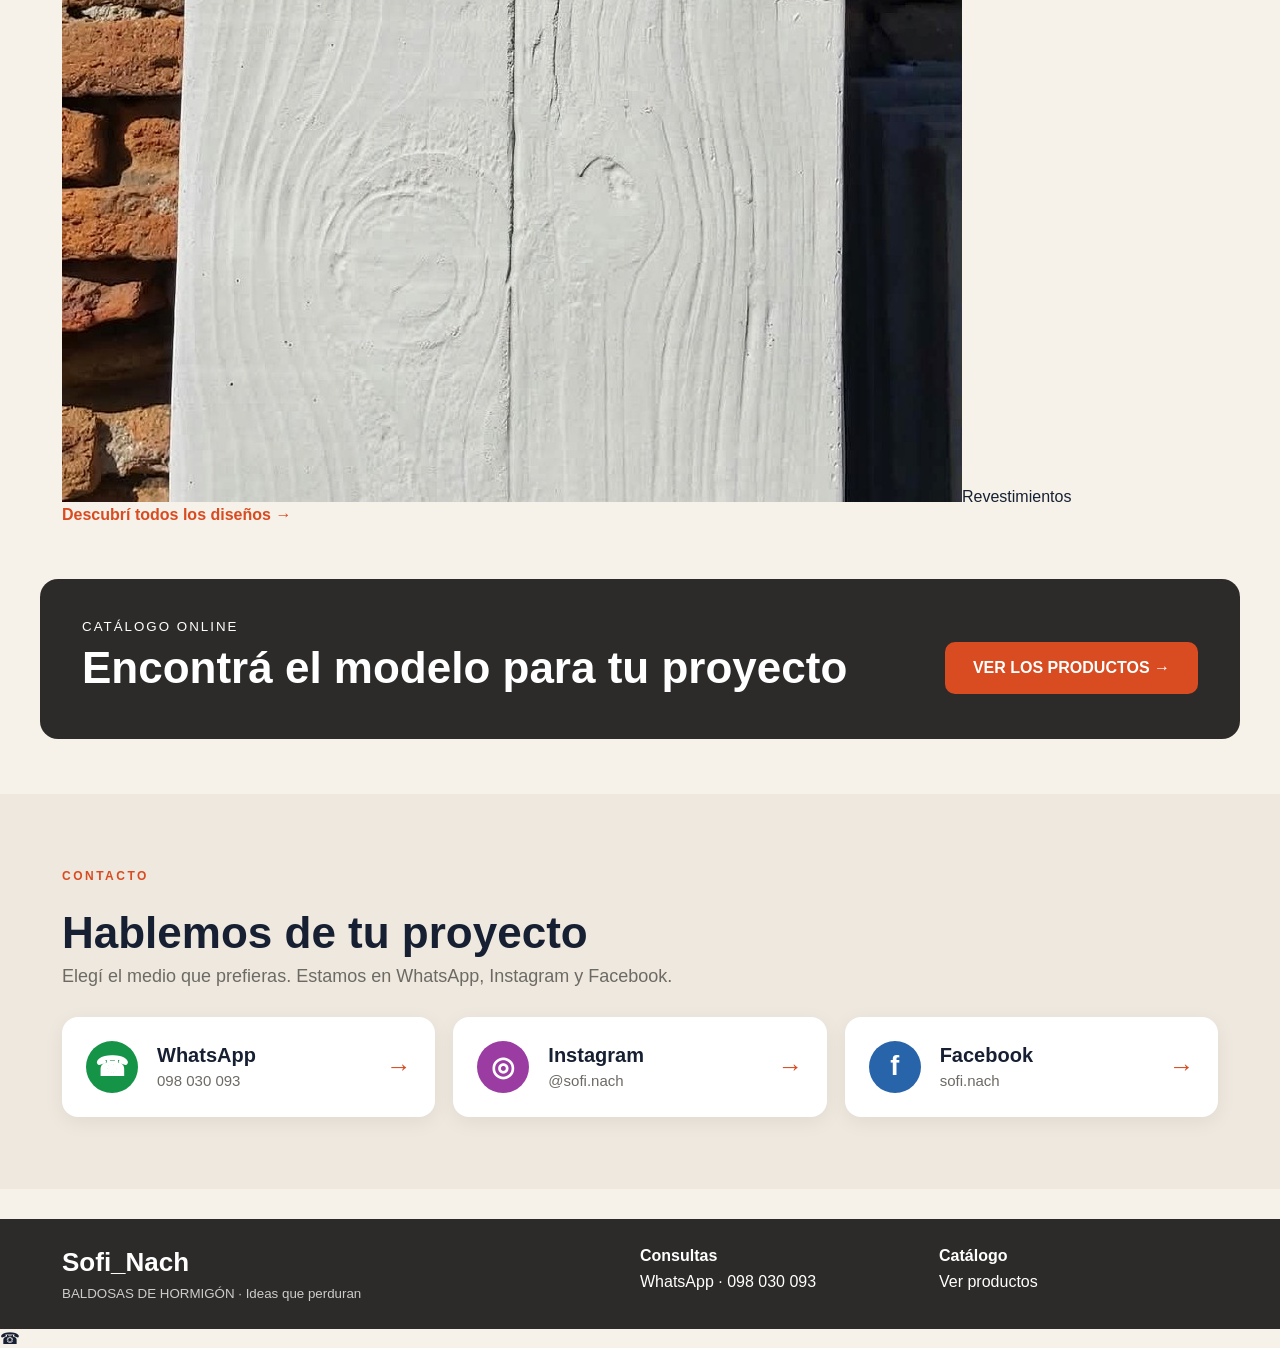
==== commit 7394c435: "Agregar inspiración y WhatsApp flotante" ====
--- a/index.html
+++ b/index.html
@@ -68,6 +68,20 @@
   </div>
 </section>
 
+
+<section class="spaces-section" id="espacios">
+ <div class="wrap">
+  <span class="eyebrow dark">INSPIRACIÓN</span>
+  <h2>Nuestros diseños, tus espacios</h2>
+  <p class="spaces-lead">Texturas y formatos para imaginar patios, jardines, pisos, accesos y revestimientos con identidad propia.</p>
+  <div class="spaces-grid">
+   <a href="producto.html?id=SN-14" class="space-card space-wide"><img src="imagenes/SN-14.jpg" alt="Tablón Madera SN-14"><span>Texturas tipo madera</span></a>
+   <a href="producto.html?id=SN-31" class="space-card"><img src="imagenes/SN-31.jpg" alt="Adoquín Colonial SN-31"><span>Patios y exteriores</span></a>
+   <a href="producto.html?id=SN-29" class="space-card"><img src="imagenes/SN-29.jpg" alt="Piedra Pirca SN-29"><span>Revestimientos</span></a>
+  </div>
+  <a class="text-link spaces-link" href="catalogo.html">Descubrí todos los diseños →</a>
+ </div>
+</section>
 <section class="cta-section">
   <div class="wrap cta-box">
     <div><small>CATÁLOGO ONLINE</small><h2>Encontrá el modelo para tu proyecto</h2></div>
@@ -102,5 +116,6 @@
     <div><b>Catálogo</b><a href="catalogo.html">Ver productos</a></div>
   </div>
 </footer>
+<a class="wa-float" href="https://wa.me/59898030093?text=Hola%2C%20quisiera%20consultar%20por%20las%20baldosas%20Sofi_Nach" target="_blank" rel="noopener" aria-label="Consultar por WhatsApp">☎</a>
 </body>
 </html>
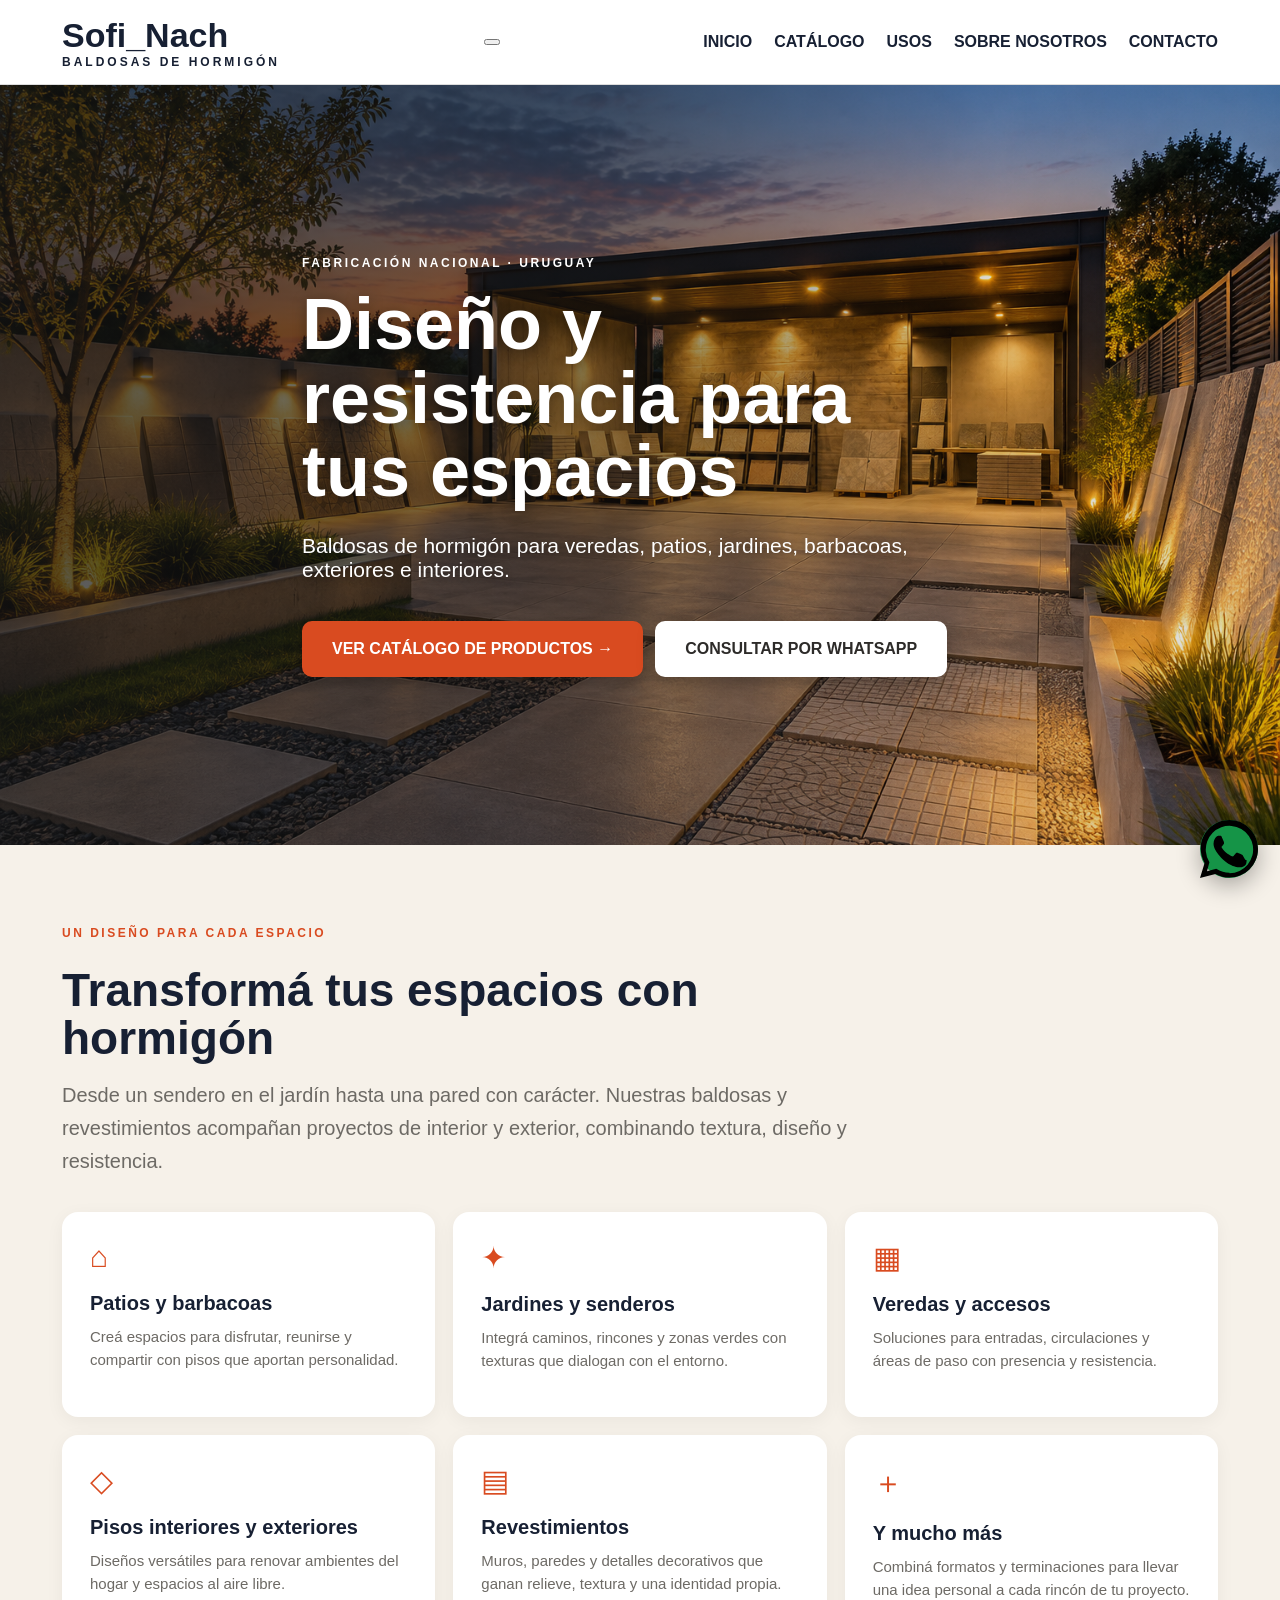
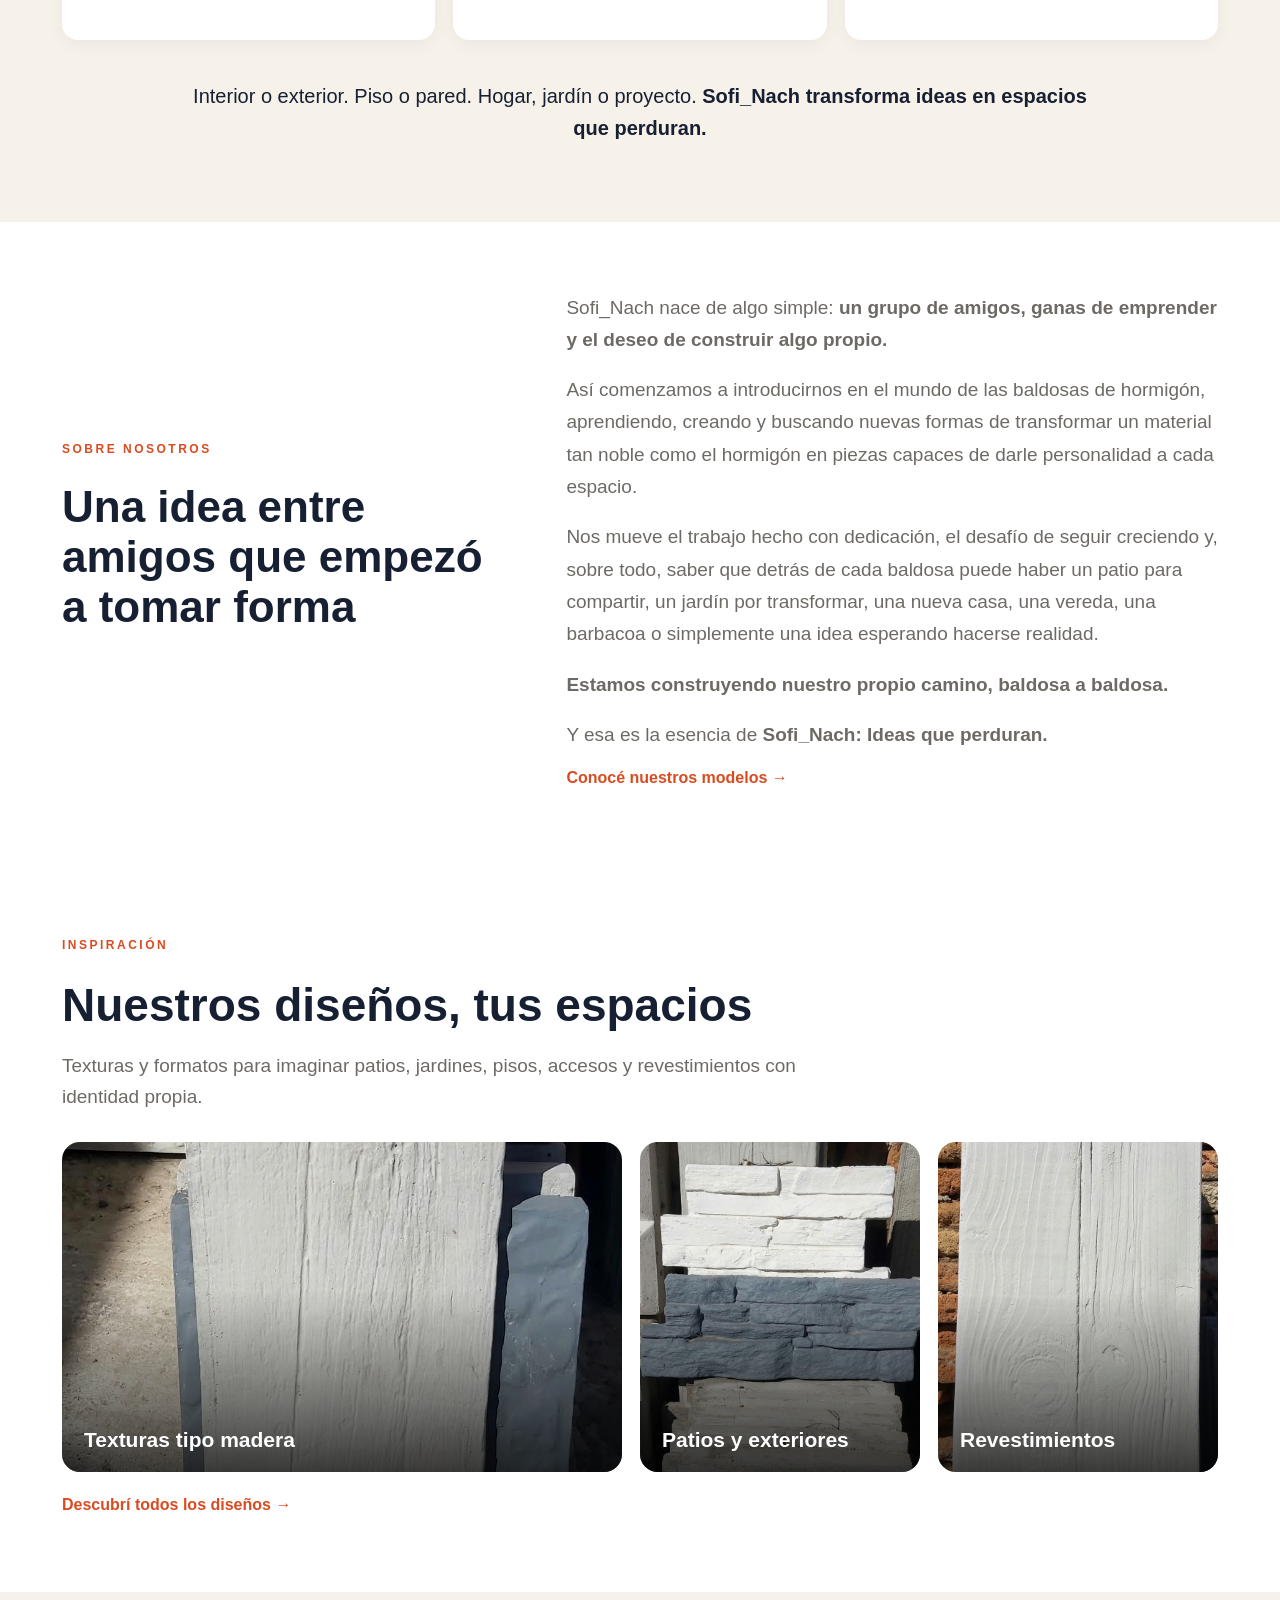
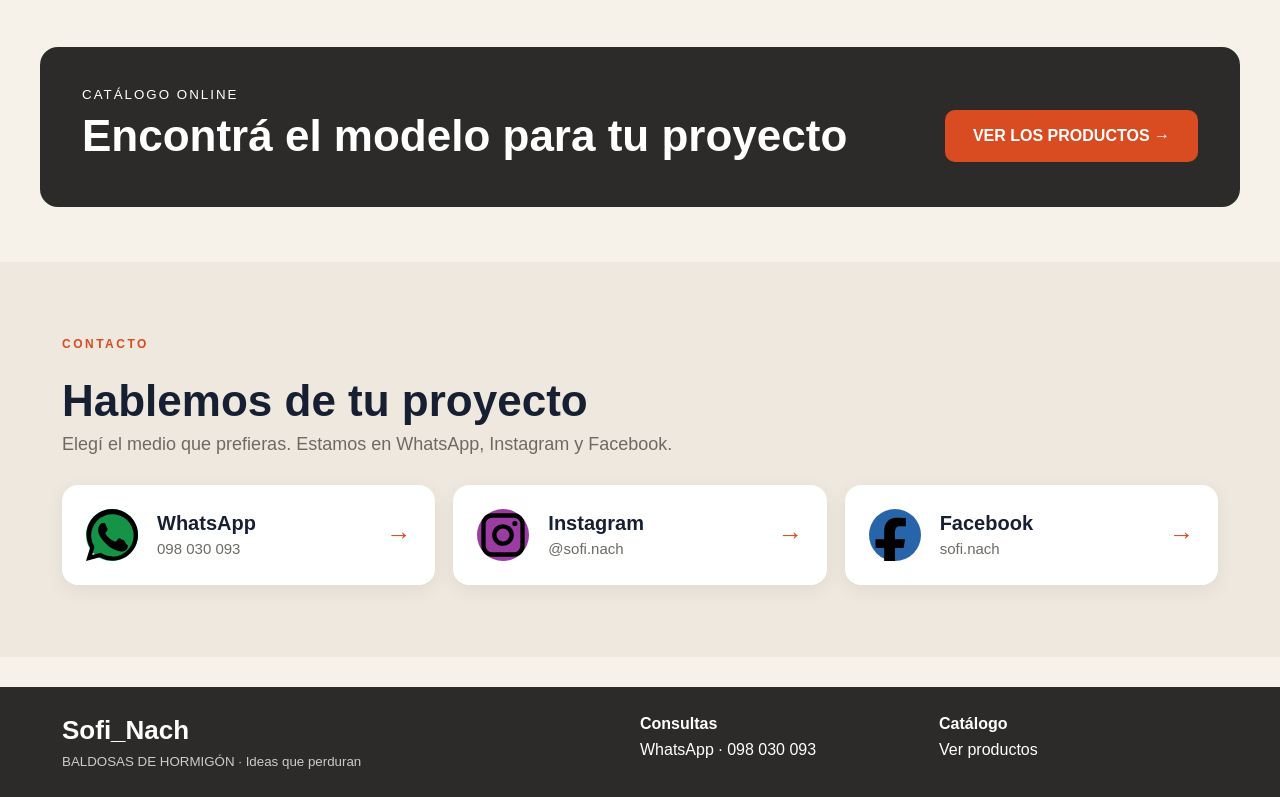
==== commit 5b269c63: "Mejora menú móvil e iconos sociales" ====
--- a/index.html
+++ b/index.html
@@ -11,7 +11,7 @@
 <header class="top">
   <div class="wrap nav">
     <a class="brand" href="index.html">Sofi_Nach<small>BALDOSAS DE HORMIGÓN</small></a>
-    <nav class="links">
+    <button class="menu-toggle" type="button" aria-label="Abrir menú" aria-expanded="false" aria-controls="menu-principal"><span></span><span></span><span></span></button><nav class="links" id="menu-principal">
       <a href="index.html">INICIO</a>
       <a href="catalogo.html">CATÁLOGO</a>
       <a href="#usos">USOS</a>
@@ -96,13 +96,13 @@
     <p class="contact-intro">Elegí el medio que prefieras. Estamos en WhatsApp, Instagram y Facebook.</p>
     <div class="contact-grid">
       <a class="contact-card" href="https://wa.me/59898030093?text=Hola%2C%20quisiera%20consultar%20por%20las%20baldosas%20Sofi_Nach" target="_blank" rel="noopener">
-        <span class="social-icon wa-icon" aria-hidden="true">☎</span><div><b>WhatsApp</b><small>098 030 093</small></div><span class="contact-arrow">→</span>
+        <span class="social-icon wa-icon"><svg viewBox="0 0 24 24" aria-hidden="true"><path d="M20.5 3.5A11.8 11.8 0 0 0 12.1 0C5.6 0 .3 5.3.3 11.8c0 2.1.6 4.2 1.6 6L0 24l6.4-1.7a11.8 11.8 0 0 0 5.7 1.5h.1c6.5 0 11.8-5.3 11.8-11.8 0-3.2-1.2-6.2-3.5-8.5Zm-8.3 18.3h-.1c-1.8 0-3.5-.5-5-1.4l-.4-.2-3.8 1 1-3.7-.2-.4a9.8 9.8 0 1 1 8.5 4.9Zm5.4-7.3c-.3-.1-1.7-.8-2-.9-.3-.1-.5-.1-.7.1-.2.3-.8 1-1 1.2-.2.2-.4.2-.7.1-1.8-.9-3-1.6-4.2-3.6-.3-.5.3-.5.9-1.6.1-.2 0-.5 0-.7l-.9-2.1c-.2-.6-.5-.5-.7-.5h-.6c-.2 0-.6.1-.9.4-.3.3-1.2 1.2-1.2 2.9s1.3 3.4 1.4 3.6c.2.2 2.5 3.8 6 5.3.8.4 1.5.6 2 .7.8.3 1.6.2 2.2.1.7-.1 1.7-.7 1.9-1.4.2-.7.2-1.3.2-1.4-.1-.1-.3-.2-.6-.3Z"/></svg></span><div><b>WhatsApp</b><small>098 030 093</small></div><span class="contact-arrow">→</span>
       </a>
       <a class="contact-card" href="https://www.instagram.com/sofi.nach/" target="_blank" rel="noopener">
-        <span class="social-icon ig-icon" aria-hidden="true">◎</span><div><b>Instagram</b><small>@sofi.nach</small></div><span class="contact-arrow">→</span>
+        <span class="social-icon ig-icon"><svg viewBox="0 0 24 24" aria-hidden="true"><path d="M7 2h10a5 5 0 0 1 5 5v10a5 5 0 0 1-5 5H7a5 5 0 0 1-5-5V7a5 5 0 0 1 5-5Zm0 2a3 3 0 0 0-3 3v10a3 3 0 0 0 3 3h10a3 3 0 0 0 3-3V7a3 3 0 0 0-3-3H7Zm5 3a5 5 0 1 1 0 10 5 5 0 0 1 0-10Zm0 2a3 3 0 1 0 0 6 3 3 0 0 0 0-6Zm5.5-3.5a1.2 1.2 0 1 1 0 2.4 1.2 1.2 0 0 1 0-2.4Z"/></svg></span><div><b>Instagram</b><small>@sofi.nach</small></div><span class="contact-arrow">→</span>
       </a>
       <a class="contact-card" href="https://www.facebook.com/sofi.nach" target="_blank" rel="noopener">
-        <span class="social-icon fb-icon" aria-hidden="true">f</span><div><b>Facebook</b><small>sofi.nach</small></div><span class="contact-arrow">→</span>
+        <span class="social-icon fb-icon"><svg viewBox="0 0 24 24" aria-hidden="true"><path d="M14 8h3V4.2c-.5-.1-2.2-.2-4.1-.2C9 4 7 6.3 7 10.5V14H3v4h4v6h5v-6h4l.6-4H12v-3.1C12 9.7 12.3 8 14 8Z"/></svg></span><div><b>Facebook</b><small>sofi.nach</small></div><span class="contact-arrow">→</span>
       </a>
     </div>
   </div>
@@ -116,6 +116,6 @@
     <div><b>Catálogo</b><a href="catalogo.html">Ver productos</a></div>
   </div>
 </footer>
-<a class="wa-float" href="https://wa.me/59898030093?text=Hola%2C%20quisiera%20consultar%20por%20las%20baldosas%20Sofi_Nach" target="_blank" rel="noopener" aria-label="Consultar por WhatsApp">☎</a>
-</body>
+<a class="wa-float" href="https://wa.me/59898030093?text=Hola%2C%20quisiera%20consultar%20por%20las%20baldosas%20Sofi_Nach" target="_blank" rel="noopener" aria-label="Consultar por WhatsApp"><svg viewBox="0 0 24 24" aria-hidden="true"><path d="M20.5 3.5A11.8 11.8 0 0 0 12.1 0C5.6 0 .3 5.3.3 11.8c0 2.1.6 4.2 1.6 6L0 24l6.4-1.7a11.8 11.8 0 0 0 5.7 1.5h.1c6.5 0 11.8-5.3 11.8-11.8 0-3.2-1.2-6.2-3.5-8.5Zm-8.3 18.3h-.1c-1.8 0-3.5-.5-5-1.4l-.4-.2-3.8 1 1-3.7-.2-.4a9.8 9.8 0 1 1 8.5 4.9Zm5.4-7.3c-.3-.1-1.7-.8-2-.9-.3-.1-.5-.1-.7.1-.2.3-.8 1-1 1.2-.2.2-.4.2-.7.1-1.8-.9-3-1.6-4.2-3.6-.3-.5.3-.5.9-1.6.1-.2 0-.5 0-.7l-.9-2.1c-.2-.6-.5-.5-.7-.5h-.6c-.2 0-.6.1-.9.4-.3.3-1.2 1.2-1.2 2.9s1.3 3.4 1.4 3.6c.2.2 2.5 3.8 6 5.3.8.4 1.5.6 2 .7.8.3 1.6.2 2.2.1.7-.1 1.7-.7 1.9-1.4.2-.7.2-1.3.2-1.4-.1-.1-.3-.2-.6-.3Z"/></svg></a>
+<script src="menu.js"></script></body>
 </html>
--- a/estilos.css
+++ b/estilos.css
@@ -71,3 +71,12 @@
 .uses-close{font-size:20px;line-height:1.6;text-align:center;max-width:900px;margin:40px auto 0}
 @media(max-width:850px){.uses-grid{grid-template-columns:1fr 1fr}.uses-section h2{font-size:38px}}
 @media(max-width:560px){.uses-grid{grid-template-columns:1fr}.use-card{min-height:auto}}
+
+
+/* Inspiración, fichas y mejoras móviles */
+.spaces-section{padding:78px 0;background:#fff}.spaces-section h2{font-size:46px;margin:8px 0 12px}.spaces-lead{font-size:19px;color:var(--muted);max-width:760px;line-height:1.6;margin-bottom:30px}
+.spaces-grid{display:grid;grid-template-columns:2fr 1fr 1fr;gap:18px}.space-card{position:relative;min-height:330px;border-radius:18px;overflow:hidden;background:#ddd}.space-card img{width:100%;height:100%;position:absolute;object-fit:cover;transition:.3s}.space-card:hover img{transform:scale(1.035)}.space-card:after{content:"";position:absolute;inset:45% 0 0;background:linear-gradient(transparent,rgba(0,0,0,.72))}.space-card span{position:absolute;z-index:1;left:22px;bottom:20px;color:#fff;font-size:21px;font-weight:900}.spaces-link{display:inline-block;margin-top:24px}
+.product-note{margin:18px 0 0;padding:18px 20px;border-left:4px solid var(--accent);background:#fff;border-radius:0 12px 12px 0}.product-note b,.product-note span{display:block}.product-note span{color:var(--muted);line-height:1.5;margin-top:6px}
+.wa-float{position:fixed;right:22px;bottom:22px;z-index:50;width:58px;height:58px;border-radius:50%;display:grid;place-items:center;background:#159447;color:#fff;font-size:27px;font-weight:900;box-shadow:0 7px 24px #0005}
+@media(max-width:850px){.spaces-grid{grid-template-columns:1fr 1fr}.space-wide{grid-column:1/-1}.space-card{min-height:280px}.nav{height:72px}.hero-patio{min-height:620px}.hero-patio .hero-content{padding-top:65px;padding-bottom:65px}.catalog-head h1{font-size:38px}.detail{padding-top:25px;gap:24px}.detail h1{font-size:36px}}
+@media(max-width:560px){.wrap{padding:0 16px}.spaces-grid{grid-template-columns:1fr}.space-wide{grid-column:auto}.spaces-section h2{font-size:36px}.space-card{min-height:250px}.hero-patio h1{font-size:40px}.hero-patio p{font-size:18px}.btn{padding:15px 18px}.contact-card{grid-template-columns:50px 1fr auto}.wa-float{right:16px;bottom:16px;width:54px;height:54px}.detail img{border-radius:12px}}
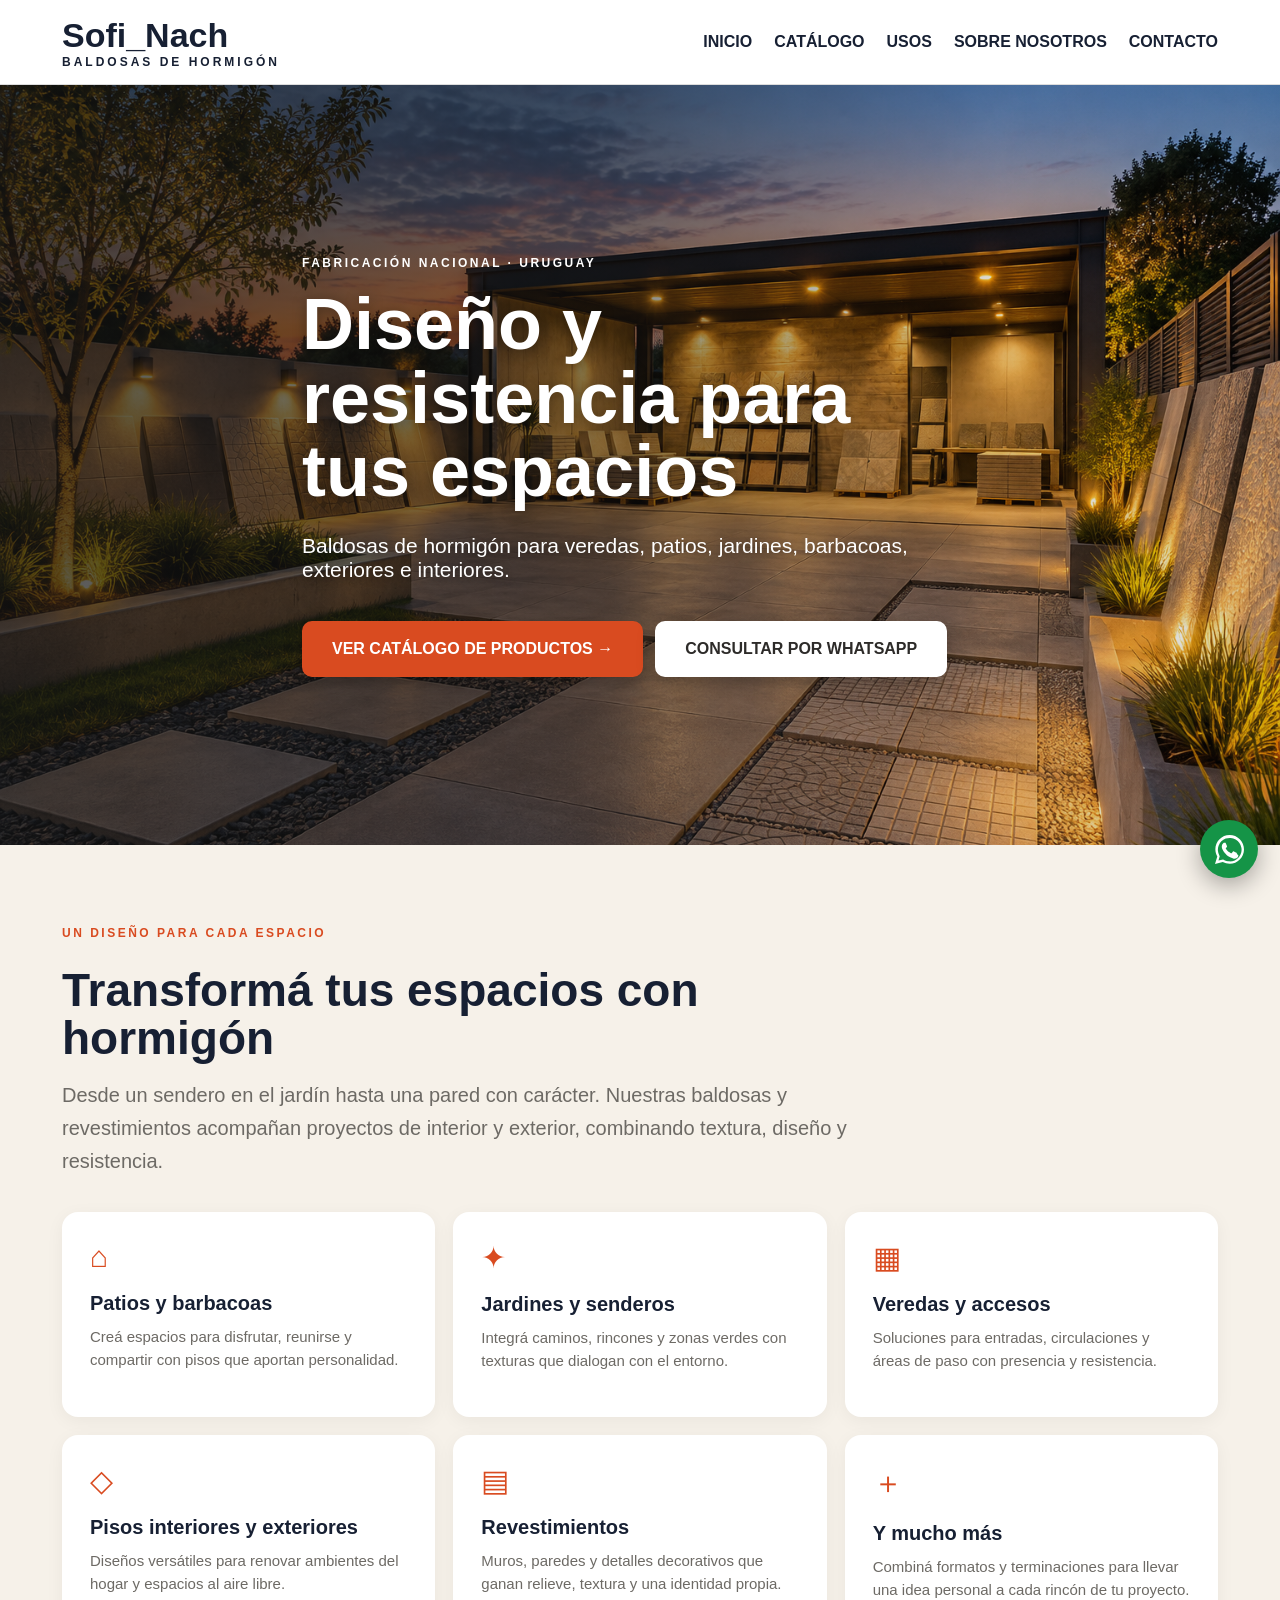
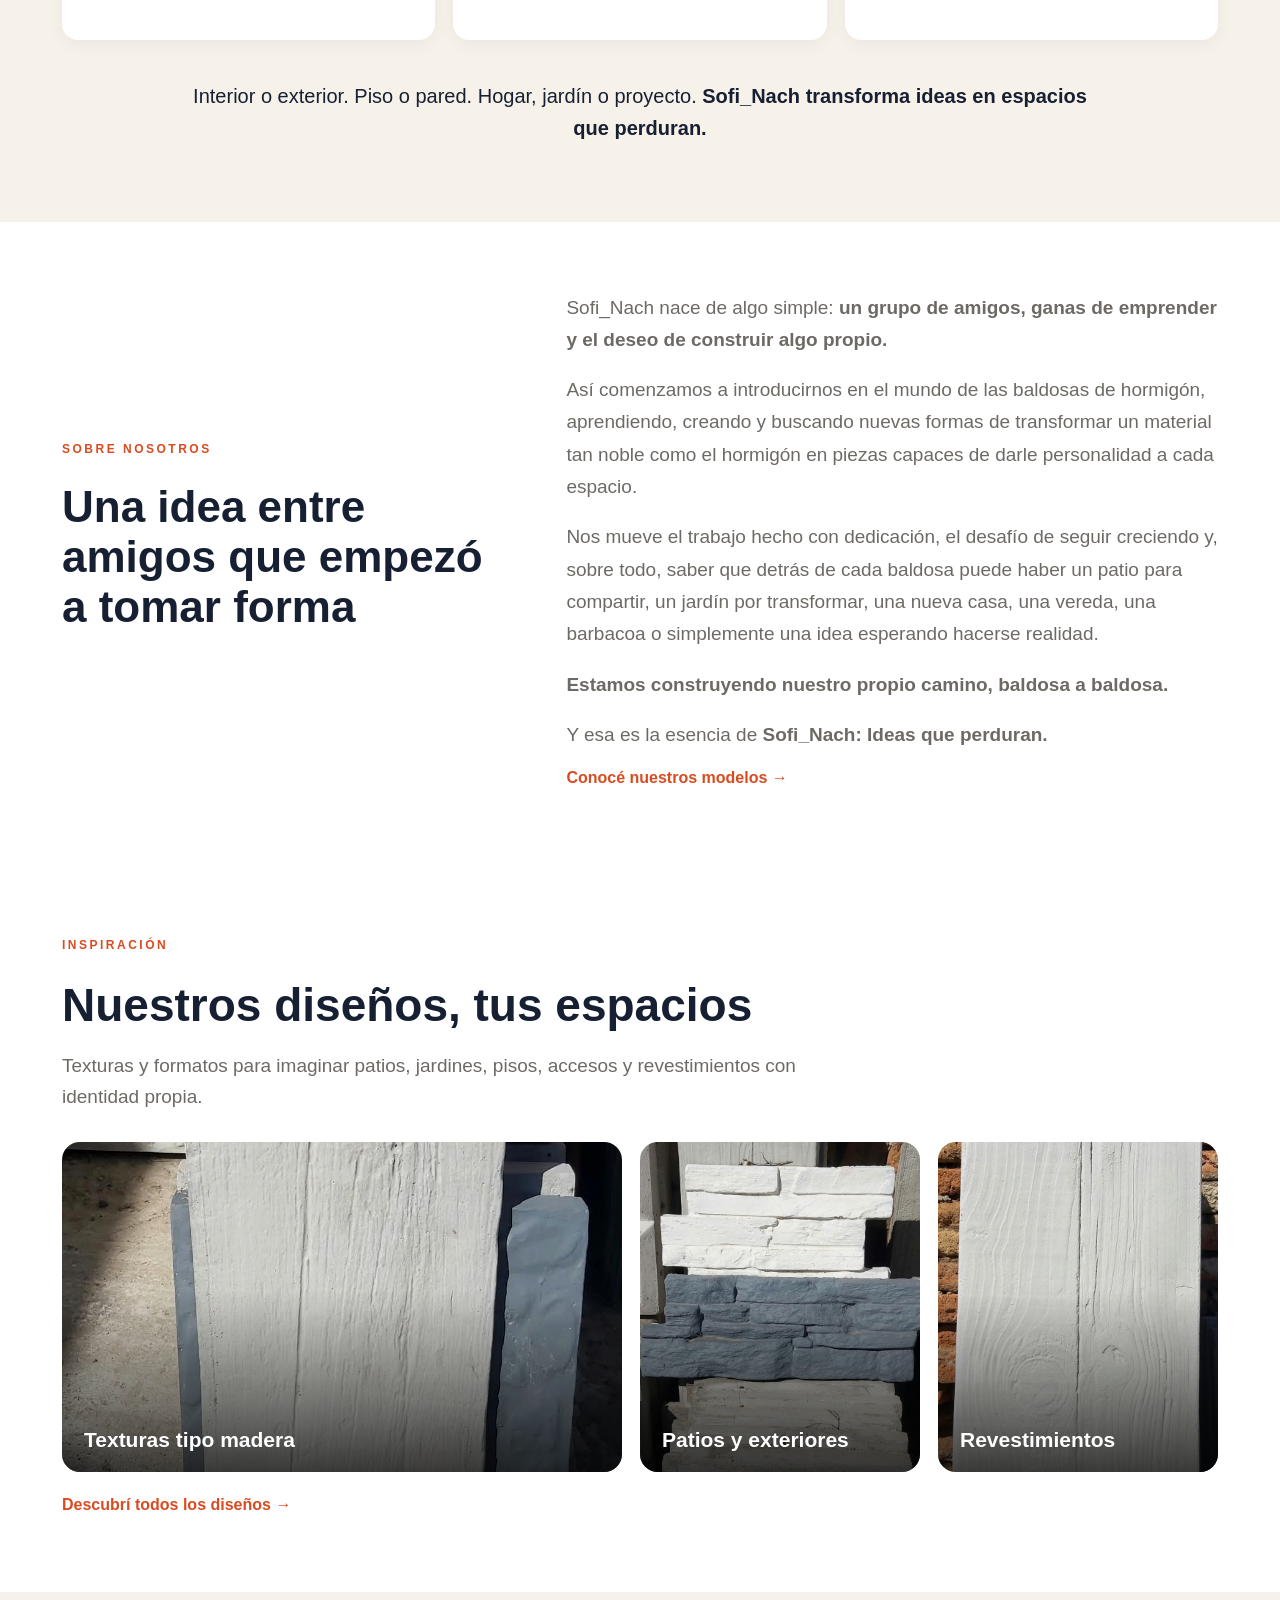
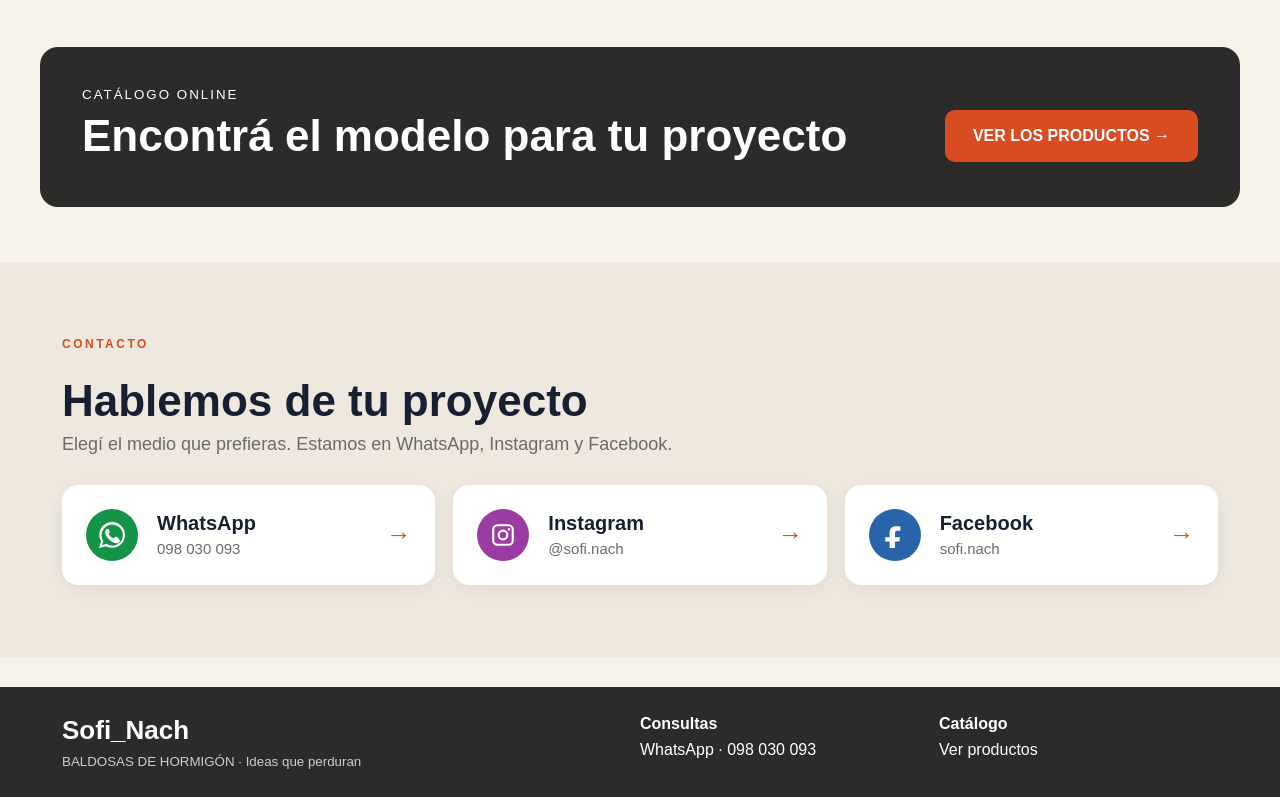
==== commit 31c5ac1c: "Corrige enlace de Facebook a sofinach" ====
--- a/index.html
+++ b/index.html
@@ -101,7 +101,7 @@
       <a class="contact-card" href="https://www.instagram.com/sofi.nach/" target="_blank" rel="noopener">
         <span class="social-icon ig-icon"><svg viewBox="0 0 24 24" aria-hidden="true"><path d="M7 2h10a5 5 0 0 1 5 5v10a5 5 0 0 1-5 5H7a5 5 0 0 1-5-5V7a5 5 0 0 1 5-5Zm0 2a3 3 0 0 0-3 3v10a3 3 0 0 0 3 3h10a3 3 0 0 0 3-3V7a3 3 0 0 0-3-3H7Zm5 3a5 5 0 1 1 0 10 5 5 0 0 1 0-10Zm0 2a3 3 0 1 0 0 6 3 3 0 0 0 0-6Zm5.5-3.5a1.2 1.2 0 1 1 0 2.4 1.2 1.2 0 0 1 0-2.4Z"/></svg></span><div><b>Instagram</b><small>@sofi.nach</small></div><span class="contact-arrow">→</span>
       </a>
-      <a class="contact-card" href="https://www.facebook.com/sofi.nach" target="_blank" rel="noopener">
+      <a class="contact-card" href="https://www.facebook.com/sofinach" target="_blank" rel="noopener">
         <span class="social-icon fb-icon"><svg viewBox="0 0 24 24" aria-hidden="true"><path d="M14 8h3V4.2c-.5-.1-2.2-.2-4.1-.2C9 4 7 6.3 7 10.5V14H3v4h4v6h5v-6h4l.6-4H12v-3.1C12 9.7 12.3 8 14 8Z"/></svg></span><div><b>Facebook</b><small>sofi.nach</small></div><span class="contact-arrow">→</span>
       </a>
     </div>
--- a/estilos.css
+++ b/estilos.css
@@ -80,3 +80,19 @@
 .wa-float{position:fixed;right:22px;bottom:22px;z-index:50;width:58px;height:58px;border-radius:50%;display:grid;place-items:center;background:#159447;color:#fff;font-size:27px;font-weight:900;box-shadow:0 7px 24px #0005}
 @media(max-width:850px){.spaces-grid{grid-template-columns:1fr 1fr}.space-wide{grid-column:1/-1}.space-card{min-height:280px}.nav{height:72px}.hero-patio{min-height:620px}.hero-patio .hero-content{padding-top:65px;padding-bottom:65px}.catalog-head h1{font-size:38px}.detail{padding-top:25px;gap:24px}.detail h1{font-size:36px}}
 @media(max-width:560px){.wrap{padding:0 16px}.spaces-grid{grid-template-columns:1fr}.space-wide{grid-column:auto}.spaces-section h2{font-size:36px}.space-card{min-height:250px}.hero-patio h1{font-size:40px}.hero-patio p{font-size:18px}.btn{padding:15px 18px}.contact-card{grid-template-columns:50px 1fr auto}.wa-float{right:16px;bottom:16px;width:54px;height:54px}.detail img{border-radius:12px}}
+
+
+/* Menú móvil e iconos sociales */
+.menu-toggle{display:none;width:44px;height:44px;border:0;background:transparent;padding:9px;cursor:pointer}
+.menu-toggle span{display:block;height:3px;background:var(--ink);border-radius:3px;margin:5px 0;transition:.2s}
+.social-icon svg,.wa-float svg{width:26px;height:26px;fill:currentColor}
+.wa-float svg{width:29px;height:29px}
+@media(max-width:850px){
+ .menu-toggle{display:block;position:relative;z-index:12}
+ .links{display:none;position:absolute;left:0;right:0;top:72px;background:#fff;border-top:1px solid #eee;box-shadow:0 10px 20px #0002;padding:12px 22px 18px;flex-direction:column;gap:0;z-index:11}
+ .links.open{display:flex}
+ .links a{padding:13px 0;border-bottom:1px solid #eee}
+ .menu-toggle[aria-expanded="true"] span:nth-child(1){transform:translateY(8px) rotate(45deg)}
+ .menu-toggle[aria-expanded="true"] span:nth-child(2){opacity:0}
+ .menu-toggle[aria-expanded="true"] span:nth-child(3){transform:translateY(-8px) rotate(-45deg)}
+}
